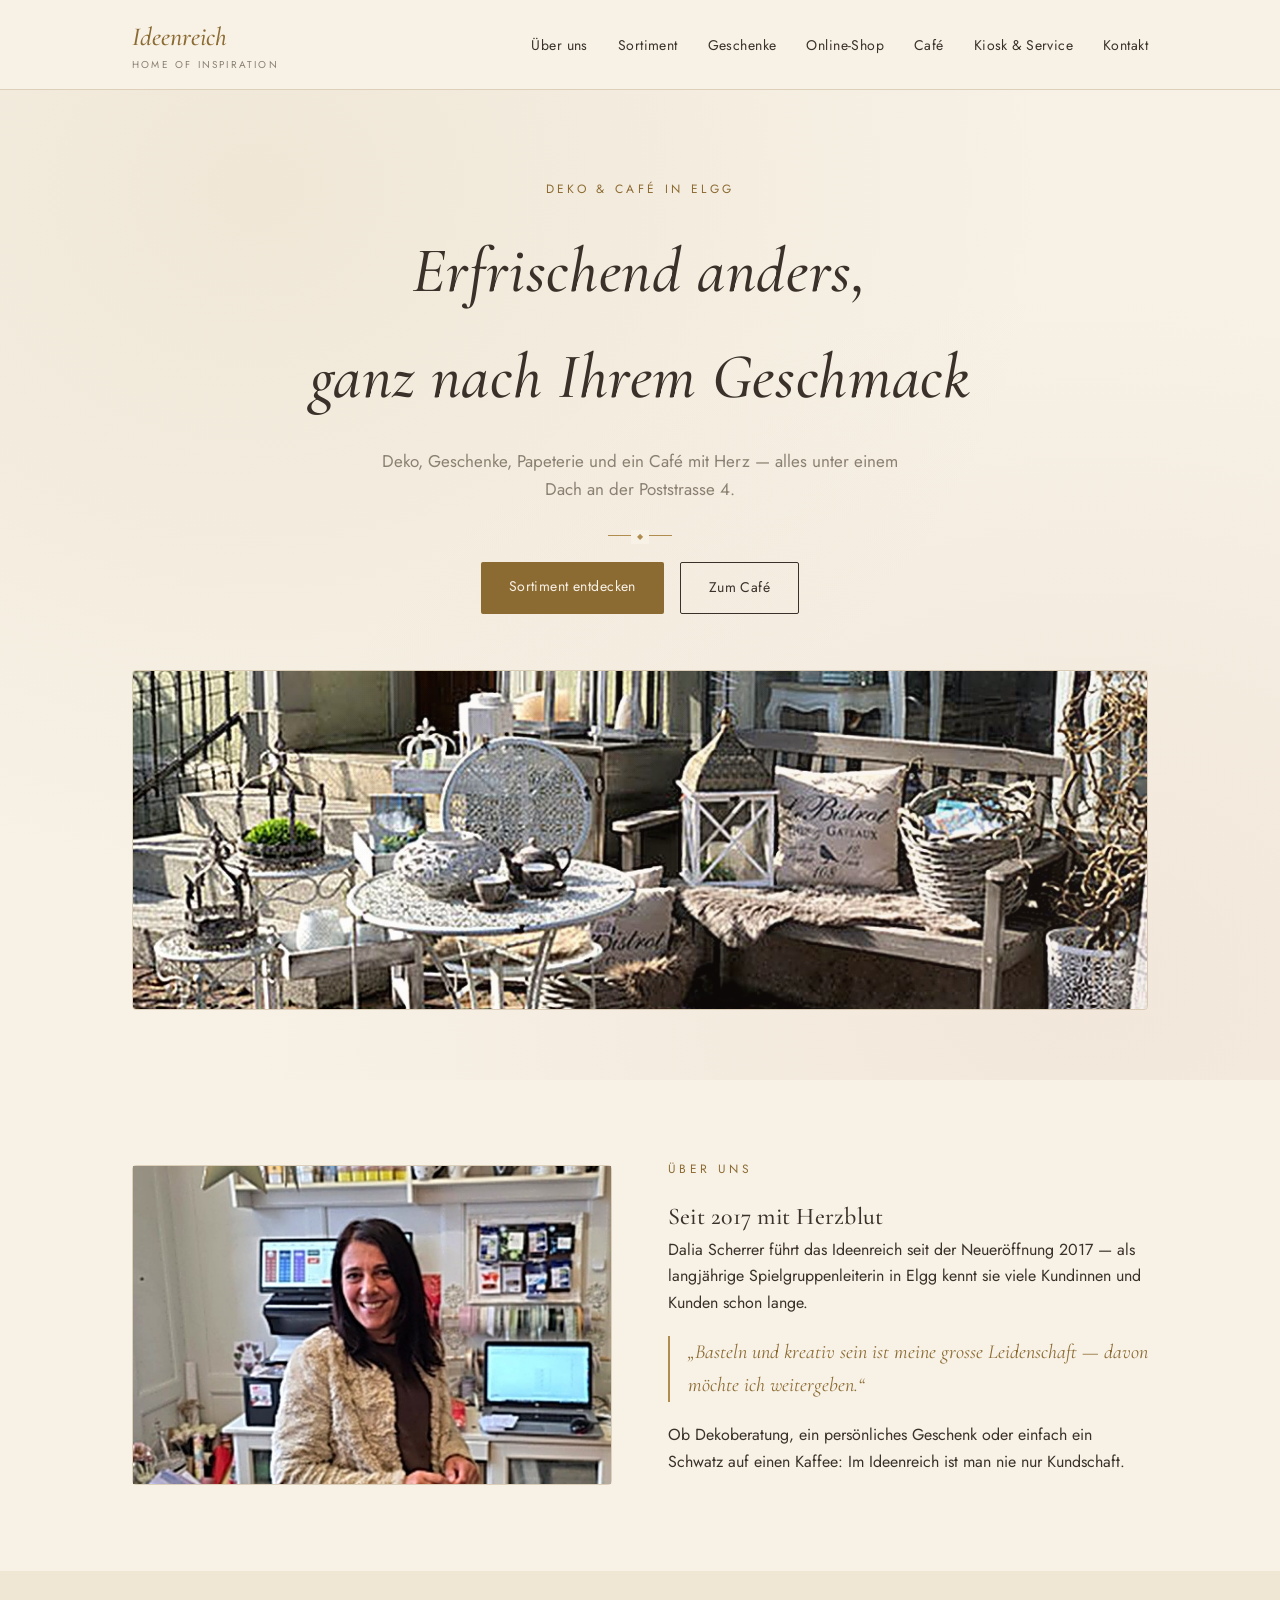
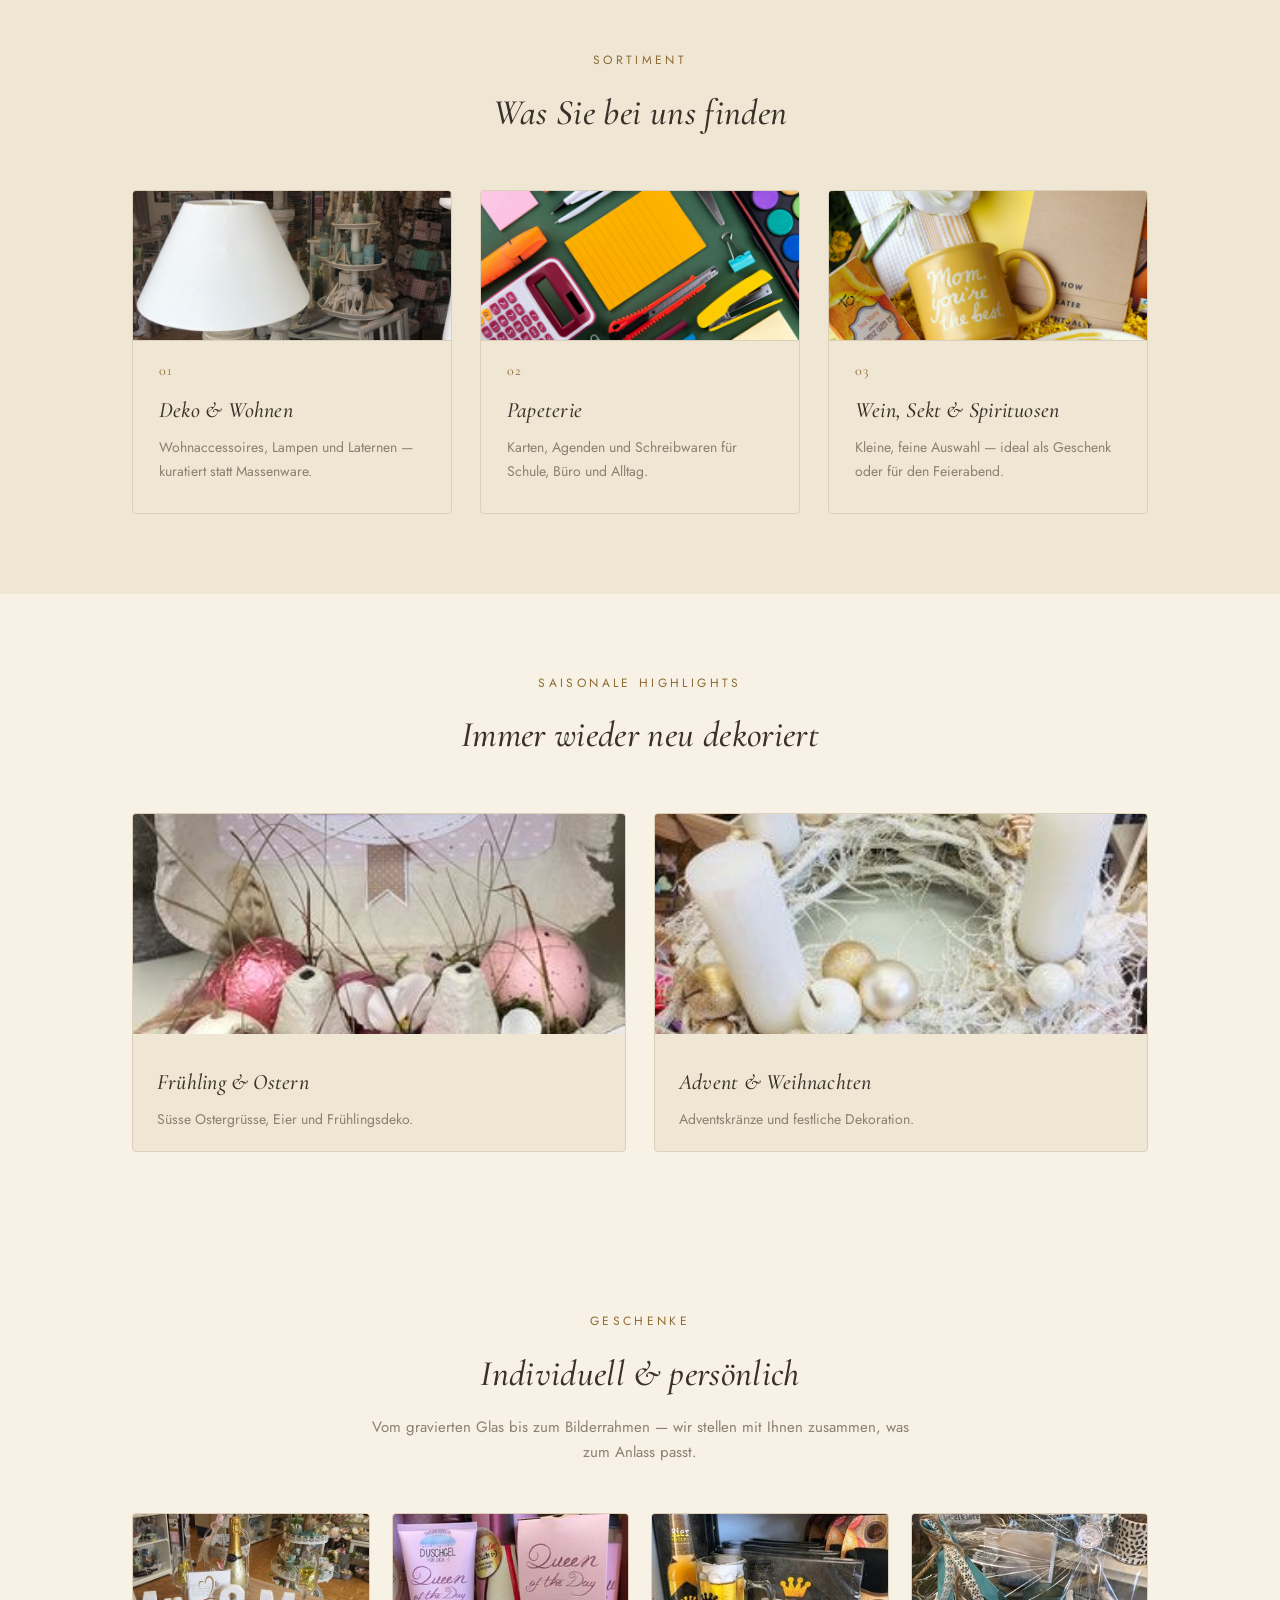
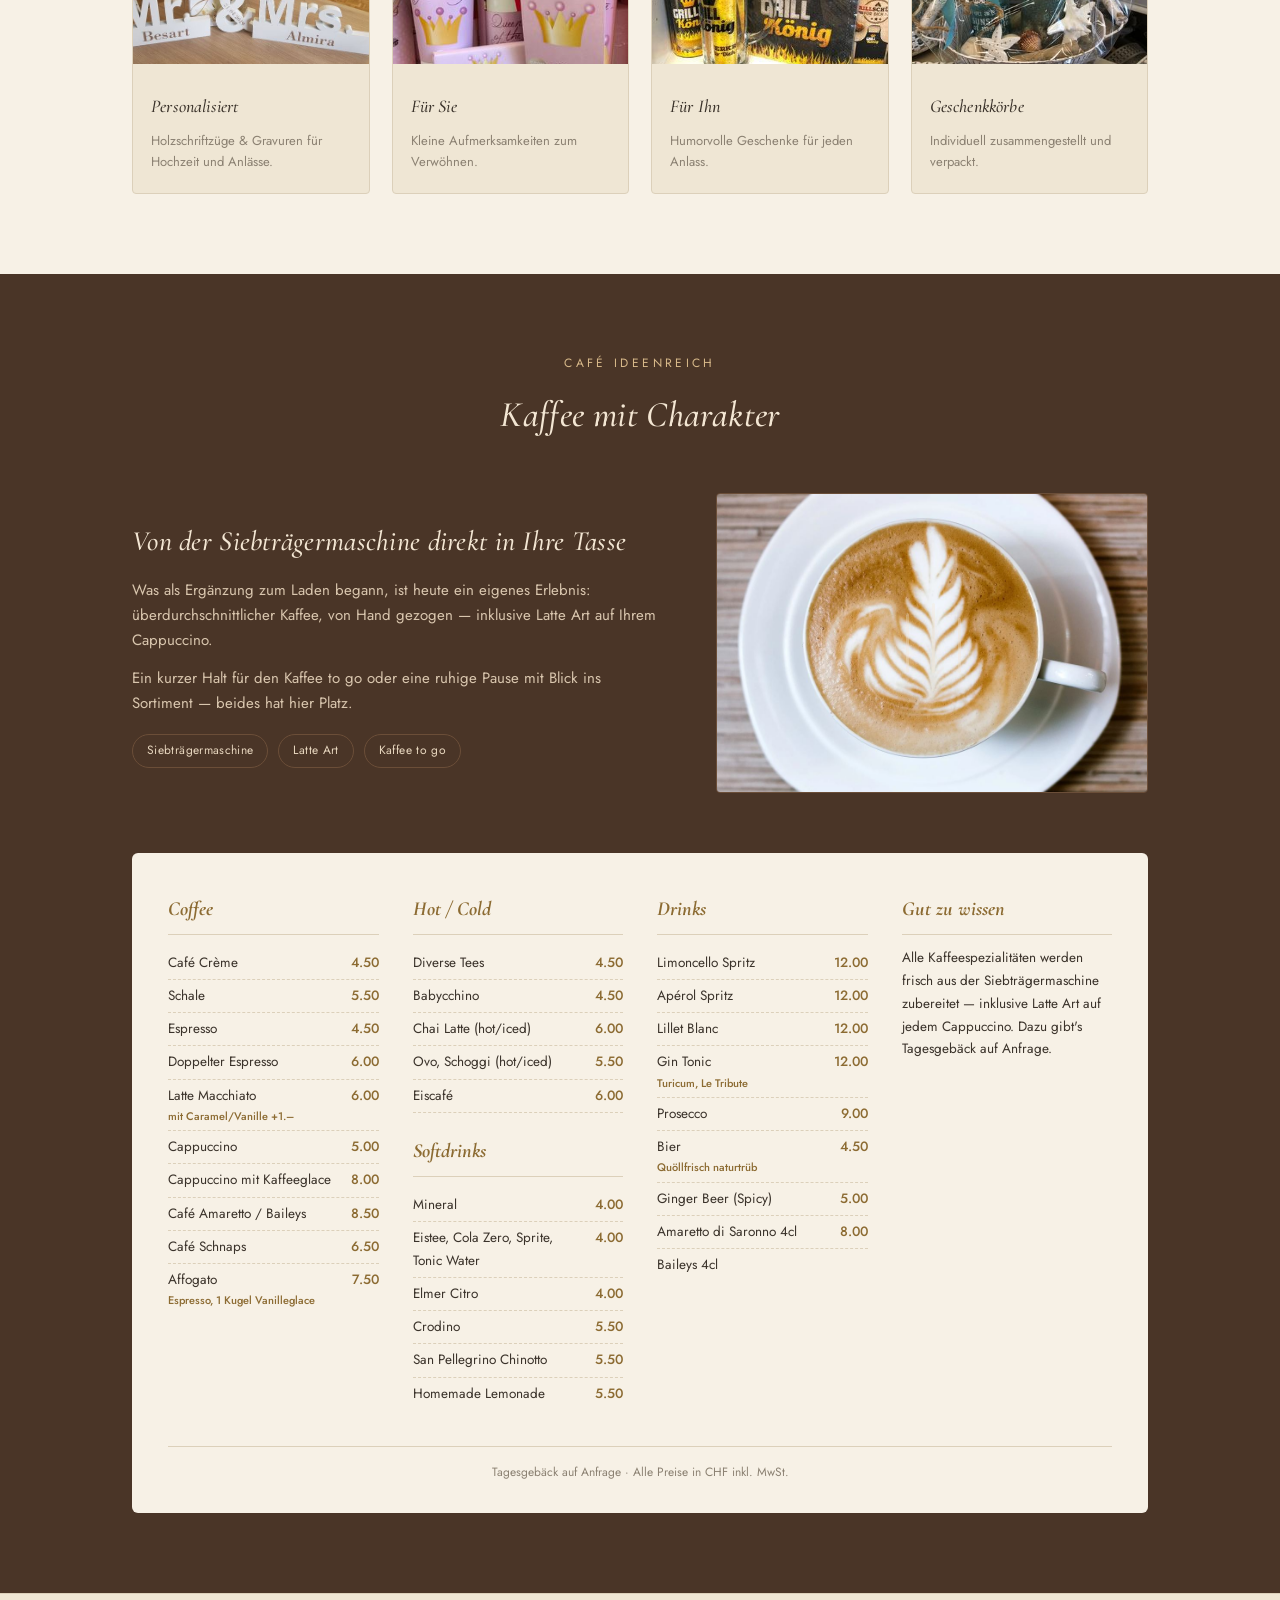
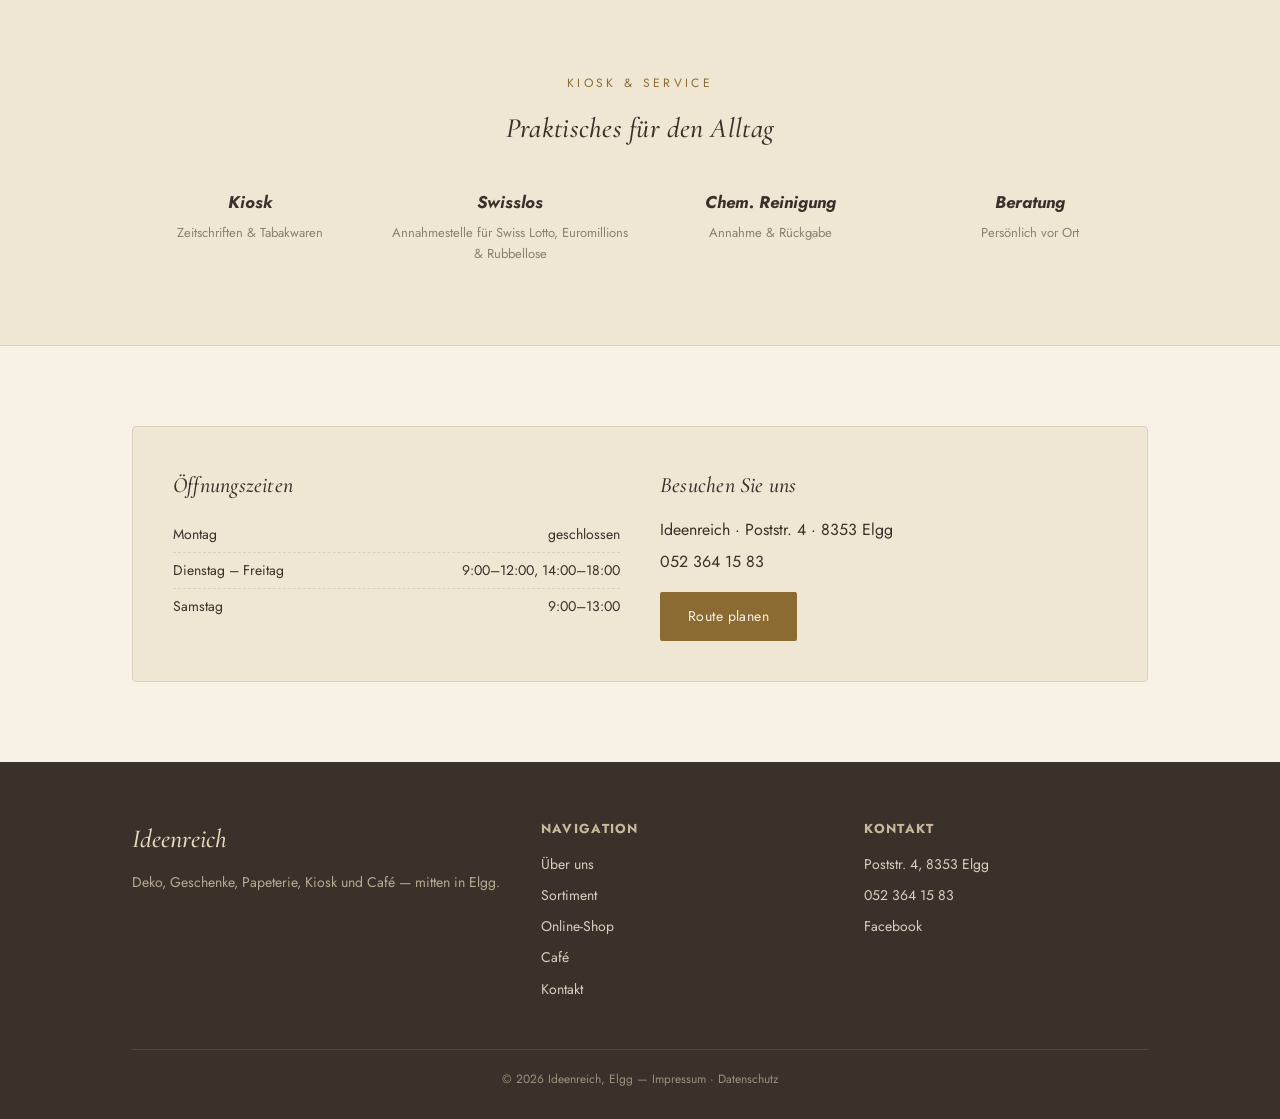
==== index.html @ db9756ab "Update index.html" ====
<!DOCTYPE html>
<html lang="de">
<head>
<meta charset="UTF-8">
<meta name="viewport" content="width=device-width, initial-scale=1.0">
<title>Ideenreich – Home of Inspiration</title>
<meta name="description" content="Ideenreich in Elgg: Deko, Geschenke, Papeterie, Wein & Sekt sowie ein Café mit Siebträgerkaffee und Latte Art. Poststrasse 4, 8353 Elgg.">
<link rel="canonical" href="https://www.ideenreich-elgg.ch/">
<meta name="robots" content="index, follow">

<!-- Open Graph / Facebook, Instagram -->
<meta property="og:type" content="business.business">
<meta property="og:site_name" content="Ideenreich">
<meta property="og:title" content="Ideenreich – Deko, Geschenke &amp; Café in Elgg">
<meta property="og:description" content="Deko, Geschenke, Papeterie und ein Café mit Herz — alles unter einem Dach an der Poststrasse 4 in Elgg.">
<meta property="og:url" content="https://www.ideenreich-elgg.ch/">
<meta property="og:locale" content="de_CH">

<!-- Twitter Card -->
<meta name="twitter:card" content="summary_large_image">
<meta name="twitter:title" content="Ideenreich – Deko, Geschenke &amp; Café in Elgg">
<meta name="twitter:description" content="Deko, Geschenke, Papeterie und ein Café mit Herz — alles unter einem Dach an der Poststrasse 4 in Elgg.">

<!-- LocalBusiness Strukturdaten für Google -->
<script type="application/ld+json">
{
  "@context": "https://schema.org",
  "@type": ["GiftShop", "CafeOrCoffeeShop"],
  "name": "Ideenreich",
  "alternateName": "Ideenreich – Home of Inspiration",
  "url": "https://www.ideenreich-elgg.ch/",
  "telephone": "+41523641583",
  "priceRange": "CHF",
  "image": "https://www.ideenreich-elgg.ch/images/og-image.jpg",
  "address": {
    "@type": "PostalAddress",
    "streetAddress": "Poststrasse 4",
    "postalCode": "8353",
    "addressLocality": "Elgg",
    "addressRegion": "ZH",
    "addressCountry": "CH"
  },
  "geo": {
    "@type": "GeoCoordinates",
    "latitude": 47.4835,
    "longitude": 8.8672
  },
  "openingHoursSpecification": [
    {
      "@type": "OpeningHoursSpecification",
      "dayOfWeek": ["Tuesday", "Wednesday", "Thursday", "Friday"],
      "opens": "09:00",
      "closes": "12:00"
    },
    {
      "@type": "OpeningHoursSpecification",
      "dayOfWeek": ["Tuesday", "Wednesday", "Thursday", "Friday"],
      "opens": "14:00",
      "closes": "18:00"
    },
    {
      "@type": "OpeningHoursSpecification",
      "dayOfWeek": ["Saturday"],
      "opens": "09:00",
      "closes": "13:00"
    }
  ],
  "servesCuisine": "Kaffee",
  "sameAs": [
    "https://www.instagram.com/ideenreich_home_of_inspiration/"
  ]
}
</script>
<link rel="preconnect" href="https://fonts.googleapis.com">
<link href="https://fonts.googleapis.com/css2?family=Cormorant+Garamond:ital,wght@0,400;0,500;0,600;1,400&family=Jost:wght@300;400;500;600&display=swap" rel="stylesheet">
<link rel="stylesheet" href="styles.css">
</head>
<body>

<header>
  <div class="nav-inner">
    <a href="#top">
      <span class="logo-word">Ideenreich</span>
      <span class="logo-sub">Home of Inspiration</span>
    </a>    <nav>
      <ul>
        <li><a href="#ueberuns">Über uns</a></li>
        <li><a href="#sortiment">Sortiment</a></li>
        <li><a href="#geschenke">Geschenke</a></li>
        <li><a href="shop.html">Online-Shop</a></li>
        <li><a href="#cafe">Café</a></li>
        <li><a href="#service">Kiosk &amp; Service</a></li>
        <li><a href="#kontakt">Kontakt</a></li>
      </ul>
    </nav>
  </div>
</header>

<section class="hero" id="top">
  <div class="wrap">
    <div class="eyebrow">Deko &amp; Café in Elgg</div>
    <h1>Erfrischend anders,<br>ganz nach Ihrem Geschmack</h1>
    <p class="lead">Deko, Geschenke, Papeterie und ein Café mit Herz — alles unter einem Dach an der Poststrasse 4.</p>
    <div class="divider"></div>
    <div class="cta-row">
      <a class="btn btn-primary" href="#sortiment">Sortiment entdecken</a>
      <a class="btn btn-ghost" href="#cafe">Zum Café</a>
    </div>
    <div class="photo-frame has-img"><img src="images/deko-und-sitzgelegenheiten-vor-dem-ideenreich-in-e-603dede7.jpg" alt="Deko und Sitzgelegenheiten vor dem Ideenreich in Elgg"></div>
  </div>
</section>

<section id="ueberuns">
  <div class="wrap about-grid">
    <div class="about-photo has-img"><img src="images/dalia-scherrer-im-ideenreich-7544e815.jpg" alt="Dalia Scherrer im Ideenreich"></div>
    <div class="about-text">
      <div class="eyebrow">Über uns</div>
      <h2>Seit 2017 mit Herzblut</h2>
      <p>Dalia Scherrer führt das Ideenreich seit der Neueröffnung 2017 — als langjährige Spielgruppenleiterin in Elgg kennt sie viele Kundinnen und Kunden schon lange.</p>
      <p class="quote">„Basteln und kreativ sein ist meine grosse Leidenschaft — davon möchte ich weitergeben.“</p>
      <p>Ob Dekoberatung, ein persönliches Geschenk oder einfach ein Schwatz auf einen Kaffee: Im Ideenreich ist man nie nur Kundschaft.</p>
    </div>
  </div>
</section>

<section id="sortiment" style="background:var(--cream-2);">
  <div class="wrap">
    <div class="section-head">
      <div class="eyebrow">Sortiment</div>
      <h2>Was Sie bei uns finden</h2>
    </div>
    <div class="grid-3">
      <div class="card">
        <div class="card-photo"><img src="images/wohnaccessoires-und-lampen-im-ideenreich-75652fe1.jpg" alt="Wohnaccessoires und Lampen im Ideenreich"></div>
        <div class="num">01</div>
        <h3>Deko &amp; Wohnen</h3>
        <p>Wohnaccessoires, Lampen und Laternen — kuratiert statt Massenware.</p>
      </div>
      <div class="card">
        <div class="card-photo"><img src="images/volodymyr-hryshchenko-7_bz84zOU7g-unsplash.jpg" alt="Farbiges Papeterie-Sortiment im Regal"></div>
        <div class="num">02</div>
        <h3>Papeterie</h3>
        <p>Karten, Agenden und Schreibwaren für Schule, Büro und Alltag.</p>
      </div>
      <div class="card">
        <div class="card-photo"><img src="images/tamara-malaniy-nxMg58QdBd4-unsplash.jpg" alt="Geschenkbox mit Tasse und Tee"></div>
        <div class="num">03</div>
        <h3>Wein, Sekt &amp; Spirituosen</h3>
        <p>Kleine, feine Auswahl — ideal als Geschenk oder für den Feierabend.</p>
      </div>
    </div>
  </div>
</section>

<section id="saisonal">
  <div class="wrap">
    <div class="section-head">
      <div class="eyebrow">Saisonale Highlights</div>
      <h2>Immer wieder neu dekoriert</h2>
    </div>
    <div class="grid-2">
      <div class="card seasonal-card" style="padding:0;">
        <div style="height:220px;"><img src="images/osterdekoration-im-ideenreich-a81bbfbd.jpg" alt="Osterdekoration im Ideenreich"></div>
        <div style="padding:20px 24px;">
          <h3>Frühling &amp; Ostern</h3>
          <p>Süsse Ostergrüsse, Eier und Frühlingsdeko.</p>
        </div>
      </div>
      <div class="card seasonal-card" style="padding:0;">
        <div style="height:220px;"><img src="images/weihnachtsdekoration-im-ideenreich-148bb849.jpg" alt="Weihnachtsdekoration im Ideenreich"></div>
        <div style="padding:20px 24px;">
          <h3>Advent &amp; Weihnachten</h3>
          <p>Adventskränze und festliche Dekoration.</p>
        </div>
      </div>
    </div>
  </div>
</section>

<section id="geschenke">
  <div class="wrap">
    <div class="section-head">
      <div class="eyebrow">Geschenke</div>
      <h2>Individuell &amp; persönlich</h2>
      <p>Vom gravierten Glas bis zum Bilderrahmen — wir stellen mit Ihnen zusammen, was zum Anlass passt.</p>
    </div>
    <div class="grid-4">
      <div class="card gift-card" style="padding:0;">
        <div style="height:150px;"><img src="images/personalisierte-holzschriftzuege-mr-und-mrs-d2dd2404.jpg" alt="Personalisierte Holzschriftzüge Mr und Mrs"></div>
        <div style="padding:18px 18px 20px;">
          <h3 style="font-size:18px;">Personalisiert</h3>
          <p style="font-size:13px;">Holzschriftzüge &amp; Gravuren für Hochzeit und Anlässe.</p>
        </div>
      </div>
      <div class="card gift-card" style="padding:0;">
        <div style="height:150px;"><img src="images/geschenkset-queen-of-the-day-c2eb0a8c.jpg" alt="Geschenkset Queen of the Day"></div>
        <div style="padding:18px 18px 20px;">
          <h3 style="font-size:18px;">Für Sie</h3>
          <p style="font-size:13px;">Kleine Aufmerksamkeiten zum Verwöhnen.</p>
        </div>
      </div>
      <div class="card gift-card" style="padding:0;">
        <div style="height:150px;"><img src="images/geschenkset-grill-koenig-1e9935fa.jpg" alt="Geschenkset Grill König"></div>
        <div style="padding:18px 18px 20px;">
          <h3 style="font-size:18px;">Für Ihn</h3>
          <p style="font-size:13px;">Humorvolle Geschenke für jeden Anlass.</p>
        </div>
      </div>
      <div class="card gift-card" style="padding:0;">
        <div style="height:150px;"><img src="images/fertiger-geschenkkorb-mit-maritimer-deko-bf62f8fb.jpg" alt="Fertiger Geschenkkorb mit maritimer Deko"></div>
        <div style="padding:18px 18px 20px;">
          <h3 style="font-size:18px;">Geschenkkörbe</h3>
          <p style="font-size:13px;">Individuell zusammengestellt und verpackt.</p>
        </div>
      </div>
    </div>
  </div>
</section>


<section class="cafe" id="cafe">
  <div class="wrap">
    <div class="section-head">
      <div class="eyebrow">Café Ideenreich</div>
      <h2 style="color:#F3E6D3;">Kaffee mit Charakter</h2>
    </div>
    <div class="cafe-grid">
      <div class="cafe-text">
        <h3>Von der Siebträgermaschine direkt in Ihre Tasse</h3>
        <p>Was als Ergänzung zum Laden begann, ist heute ein eigenes Erlebnis: überdurchschnittlicher Kaffee, von Hand gezogen — inklusive Latte Art auf Ihrem Cappuccino.</p>
        <p>Ein kurzer Halt für den Kaffee to go oder eine ruhige Pause mit Blick ins Sortiment — beides hat hier Platz.</p>
        <div class="cafe-tags">
          <span class="tag">Siebträgermaschine</span>
          <span class="tag">Latte Art</span>
          <span class="tag">Kaffee to go</span>
        </div>
      </div>
      <div class="steam-frame">
        <img src="images/cappuccino-mit-latte-art-im-ideenreich-96704be3.jpg" alt="Cappuccino mit Latte Art im Ideenreich" style="position:absolute; inset:0; width:100%; height:100%; object-fit:cover; z-index:1;">
        <span class="steam s1" style="z-index:2;"></span>
        <span class="steam s2" style="z-index:2;"></span>
        <span class="steam s3" style="z-index:2;"></span>
      </div>
    </div>

    <div class="menu-box">
      <div class="menu-col">
        <h4>Coffee</h4>
        <div class="menu-item"><span>Café Crème</span><span>4.50</span></div>
        <div class="menu-item"><span>Schale</span><span>5.50</span></div>
        <div class="menu-item"><span>Espresso</span><span>4.50</span></div>
        <div class="menu-item"><span>Doppelter Espresso</span><span>6.00</span></div>
        <div class="menu-item"><span>Latte Macchiato<span class="sub">mit Caramel/Vanille +1.–</span></span><span>6.00</span></div>
        <div class="menu-item"><span>Cappuccino</span><span>5.00</span></div>
        <div class="menu-item"><span>Cappuccino mit Kaffeeglace</span><span>8.00</span></div>
        <div class="menu-item"><span>Café Amaretto / Baileys</span><span>8.50</span></div>
        <div class="menu-item"><span>Café Schnaps</span><span>6.50</span></div>
        <div class="menu-item"><span>Affogato<span class="sub">Espresso, 1 Kugel Vanilleglace</span></span><span>7.50</span></div>
      </div>

      <div class="menu-col">
        <h4>Hot / Cold</h4>
        <div class="menu-item"><span>Diverse Tees</span><span>4.50</span></div>
        <div class="menu-item"><span>Babycchino</span><span>4.50</span></div>
        <div class="menu-item"><span>Chai Latte (hot/iced)</span><span>6.00</span></div>
        <div class="menu-item"><span>Ovo, Schoggi (hot/iced)</span><span>5.50</span></div>
        <div class="menu-item"><span>Eiscafé</span><span>6.00</span></div>

        <h4 style="margin-top:22px;">Softdrinks</h4>
        <div class="menu-item"><span>Mineral</span><span>4.00</span></div>
        <div class="menu-item"><span>Eistee, Cola Zero, Sprite, Tonic Water</span><span>4.00</span></div>
        <div class="menu-item"><span>Elmer Citro</span><span>4.00</span></div>
        <div class="menu-item"><span>Crodino</span><span>5.50</span></div>
        <div class="menu-item"><span>San Pellegrino Chinotto</span><span>5.50</span></div>
        <div class="menu-item"><span>Homemade Lemonade</span><span>5.50</span></div>
      </div>

      <div class="menu-col">
        <h4>Drinks</h4>
        <div class="menu-item"><span>Limoncello Spritz</span><span>12.00</span></div>
        <div class="menu-item"><span>Apérol Spritz</span><span>12.00</span></div>
        <div class="menu-item"><span>Lillet Blanc</span><span>12.00</span></div>
        <div class="menu-item"><span>Gin Tonic<span class="sub">Turicum, Le Tribute</span></span><span>12.00</span></div>
        <div class="menu-item"><span>Prosecco</span><span>9.00</span></div>
        <div class="menu-item"><span>Bier<span class="sub">Quöllfrisch naturtrüb</span></span><span>4.50</span></div>
        <div class="menu-item"><span>Ginger Beer (Spicy)</span><span>5.00</span></div>
        <div class="menu-item"><span>Amaretto di Saronno 4cl</span><span>8.00</span></div>
        <div class="menu-item"><span>Baileys 4cl</span><span>&nbsp;</span></div>
      </div>

      <div class="menu-col">
        <h4>Gut zu wissen</h4>
        <p style="font-size:13.5px; color:var(--ink); line-height:1.7;">
          Alle Kaffeespezialitäten werden frisch aus der Siebträgermaschine zubereitet — inklusive Latte Art auf jedem Cappuccino.
          Dazu gibt's Tagesgebäck auf Anfrage.
        </p>
      </div>

      <p class="menu-note">Tagesgebäck auf Anfrage · Alle Preise in CHF inkl. MwSt.</p>
    </div>
  </div>
</section>

<section class="strip" id="service">
  <div class="wrap">
    <div class="section-head" style="margin-bottom:36px;">
      <div class="eyebrow">Kiosk &amp; Service</div>
      <h2 style="font-size:28px;">Praktisches für den Alltag</h2>
    </div>
    <div class="strip-grid">
      <div class="strip-item"><h4>Kiosk</h4><p>Zeitschriften &amp; Tabakwaren</p></div>
      <div class="strip-item"><h4>Swisslos</h4><p>Annahmestelle für Swiss Lotto, Euromillions &amp; Rubbellose</p></div>
      <div class="strip-item"><h4>Chem. Reinigung</h4><p>Annahme &amp; Rückgabe</p></div>
      <div class="strip-item"><h4>Beratung</h4><p>Persönlich vor Ort</p></div>
    </div>
  </div>
</section>

<section id="kontakt">
  <div class="wrap">
    <div class="info-band">
      <div>
        <h3>Öffnungszeiten</h3>
        <div class="hours-row"><span>Montag</span><span>geschlossen</span></div>
        <div class="hours-row"><span>Dienstag – Freitag</span><span>9:00–12:00, 14:00–18:00</span></div>
        <div class="hours-row"><span>Samstag</span><span>9:00–13:00</span></div>
      </div>
      <div>
        <h3>Besuchen Sie uns</h3>
        <p style="margin-bottom:6px;">Ideenreich · Poststr. 4 · 8353 Elgg</p>
        <p style="margin-bottom:6px;">052 364 15 83</p>
   <a class="btn btn-primary" style="margin-top:10px;" href="https://www.google.com/maps/dir/?api=1&destination=Poststrasse+4,+8353+Elgg" target="_blank" rel="noopener">Route planen</a>
      </div>
    </div>
  </div>
</section>

<footer>
  <div class="wrap">
    <div class="footer-grid">
      <div>
        <span class="logo-word" style="color:#E9D9BC;">Ideenreich</span>
        <p style="margin-top:10px; color:#B7AA92;">Deko, Geschenke, Papeterie, Kiosk und Café — mitten in Elgg.</p>
      </div>
      <div>
        <h4>Navigation</h4>
        <a href="#ueberuns">Über uns</a>
        <a href="#sortiment">Sortiment</a>
        <a href="shop.html">Online-Shop</a>
        <a href="#cafe">Café</a>
        <a href="#kontakt">Kontakt</a>
      </div>
      <div>
        <h4>Kontakt</h4>
        <a href="#">Poststr. 4, 8353 Elgg</a>
        <a href="#">052 364 15 83</a>
        <a href="#">Facebook</a>
      </div>
    </div>
    <div class="footer-bottom">© 2026 Ideenreich, Elgg — Impressum · Datenschutz</div>
  </div>
</footer>

</body>
</html>
---- styles.css ----
:root{
    --cream:#F7F1E6;
    --cream-2:#EFE6D4;
    --gold:#B08D4F;
    --gold-deep:#8C6B32;
    --ink:#3A322A;
    --taupe:#8B8172;
    --coffee:#4A3527;
    --coffee-light:#EDE0D3;
    --rose:#C68A73;
    --line:#DCD0BA;
  }
  *{box-sizing:border-box; margin:0; padding:0;}
  html{scroll-behavior:smooth;}
  body{
    font-family:'Jost', sans-serif;
    color:var(--ink);
    background:var(--cream);
    line-height:1.65;
    font-weight:400;
  }
  h1,h2,h3,.script{
    font-family:'Cormorant Garamond', serif;
    font-weight:500;
    letter-spacing:0.01em;
  }
  a{color:inherit; text-decoration:none;}
  .wrap{max-width:1080px; margin:0 auto; padding:0 32px;}

  /* Prototype banner */
  .proto-banner{
    background:var(--ink); color:var(--cream);
    text-align:center; font-size:13px; letter-spacing:0.04em;
    padding:8px 16px;
  }

  /* Header */
  header{
    position:sticky; top:0; z-index:50;
    background:rgba(247,241,230,0.94);
    backdrop-filter:blur(6px);
    border-bottom:1px solid var(--line);
  }
  .nav-inner{
    display:flex; align-items:center; justify-content:space-between;
    padding:16px 32px; max-width:1080px; margin:0 auto;
  }
  .logo-word{
    font-family:'Cormorant Garamond', serif;
    font-style:italic; font-weight:500;
    font-size:26px; color:var(--gold-deep);
  }
  .logo-sub{
    font-size:10px; letter-spacing:0.22em; text-transform:uppercase;
    color:var(--taupe); display:block; margin-top:-2px;
  }
  nav ul{list-style:none; display:flex; gap:30px;}
  nav a{
    font-size:14px; letter-spacing:0.03em; color:var(--ink);
    position:relative; padding:4px 0;
  }
  nav a:hover{color:var(--gold-deep);}
  .nav-toggle{display:none;}
  @media(max-width:820px){
    nav ul{display:none;}
  }

  /* Hero */
  .hero{
    padding:90px 32px 70px;
    text-align:center;
    position:relative;
    overflow:hidden;
  }
  .hero::before{
    content:"";
    position:absolute; inset:0;
    background:
      radial-gradient(ellipse at 20% 10%, rgba(176,141,79,0.10), transparent 55%),
      radial-gradient(ellipse at 85% 90%, rgba(198,138,115,0.10), transparent 55%);
    pointer-events:none;
  }
  .eyebrow{
    font-size:12px; letter-spacing:0.28em; text-transform:uppercase;
    color:var(--gold-deep); margin-bottom:18px; position:relative;
  }
  .hero h1{
    font-size:clamp(40px, 6vw, 64px);
    font-style:italic;
    color:var(--ink);
    margin-bottom:18px;
    position:relative;
  }
  .hero p.lead{
    max-width:520px; margin:0 auto 32px;
    color:var(--taupe); font-size:17px;
    position:relative;
  }
  .divider{
    width:64px; height:1px; background:var(--gold);
    margin:0 auto 26px; position:relative;
  }
  .divider::after{
    content:"◆"; font-size:8px; color:var(--gold);
    position:absolute; top:-5px; left:50%; transform:translateX(-50%);
    background:var(--cream); padding:0 6px;
  }
  .cta-row{display:flex; gap:16px; justify-content:center; flex-wrap:wrap; position:relative;}
  .btn{
    display:inline-block; padding:13px 28px; font-size:14px;
    letter-spacing:0.03em; border-radius:2px; transition:all .2s;
  }
  .btn-primary{background:var(--gold-deep); color:var(--cream);}
  .btn-primary:hover{background:var(--ink);}
  .btn-ghost{border:1px solid var(--ink); color:var(--ink);}
  .btn-ghost:hover{background:var(--ink); color:var(--cream);}

  .photo-frame{
    margin-top:56px;
    height:340px; border-radius:4px;
    background:
      repeating-linear-gradient(135deg, rgba(139,129,114,0.10) 0 2px, transparent 2px 14px),
      linear-gradient(135deg, var(--cream-2), var(--line));
    display:flex; align-items:center; justify-content:center;
    color:var(--taupe); font-size:13px; letter-spacing:0.04em;
    border:1px solid var(--line);
    overflow:hidden;
  }
  .photo-frame.has-img, .about-photo.has-img{background:none;}
  .photo-frame img, .about-photo img, .card-photo img, .seasonal-card img, .gift-card img{
    width:100%; height:100%; object-fit:cover; display:block;
  }

  /* Section shell */
  section{padding:80px 0;}
  .section-head{text-align:center; max-width:560px; margin:0 auto 48px;}
  .section-head .eyebrow{margin-bottom:12px;}
  .section-head h2{font-size:36px; font-style:italic;}
  .section-head p{color:var(--taupe); font-size:15px; margin-top:12px;}

  /* Über uns */
  .about-grid{
    display:grid; grid-template-columns:1fr 1fr; gap:56px; align-items:center;
  }
  .about-photo{
    height:320px; border-radius:4px;
    background:linear-gradient(135deg, var(--cream-2), var(--line));
    display:flex; align-items:center; justify-content:center;
    color:var(--taupe); font-size:13px; border:1px solid var(--line);
  }
  .about-text p{margin-bottom:16px; color:var(--ink);}
  .about-text .quote{
    font-family:'Cormorant Garamond', serif; font-style:italic; font-size:20px;
    color:var(--gold-deep); border-left:2px solid var(--gold); padding-left:18px;
    margin:20px 0;
  }
  @media(max-width:820px){ .about-grid{grid-template-columns:1fr;} }

  /* Sortiment cards */
  .grid-3{
    display:grid; grid-template-columns:repeat(3, 1fr); gap:28px;
  }
  @media(max-width:820px){ .grid-3{grid-template-columns:1fr;} }
  .grid-2{display:grid; grid-template-columns:1fr 1fr; gap:28px;}
  .grid-4{display:grid; grid-template-columns:repeat(4,1fr); gap:22px;}
  @media(max-width:820px){ .grid-2{grid-template-columns:1fr;} .grid-4{grid-template-columns:1fr 1fr;} }
  @media(max-width:520px){ .grid-4{grid-template-columns:1fr;} }
  .card{
    background:var(--cream-2); border:1px solid var(--line); border-radius:4px;
    padding:30px 26px; transition:transform .2s, box-shadow .2s;
  }
  .card:hover{transform:translateY(-4px); box-shadow:0 14px 30px rgba(58,50,42,0.08);}
  .card{overflow:hidden;}
  .card-photo{
    height:150px; margin:-30px -26px 18px; border-bottom:1px solid var(--line);
    background:var(--line); overflow:hidden;
  }
  .card .num{
    font-family:'Cormorant Garamond', serif; font-size:14px; color:var(--gold-deep);
    letter-spacing:0.08em;
  }
  .card h3{font-size:22px; margin:10px 0 8px; font-style:italic;}
  .card p{color:var(--taupe); font-size:14px;}

  /* Café section — distinct tone */
  .cafe{
    background:var(--coffee);
    color:var(--coffee-light);
    position:relative;
  }
  .cafe .section-head p{color:#CBB89F;}
  .cafe .eyebrow{color:#D8B98A;}
  .cafe-grid{
    display:grid; grid-template-columns:1.1fr 0.9fr; gap:56px; align-items:center;
  }
  @media(max-width:820px){ .cafe-grid{grid-template-columns:1fr;} }

  .menu-box{
    background:var(--cream); color:var(--ink);
    border-radius:6px; padding:40px 36px 30px;
    margin-top:60px;
    display:grid; grid-template-columns:repeat(4, 1fr); gap:30px 34px;
  }
  @media(max-width:900px){ .menu-box{grid-template-columns:1fr 1fr;} }
  @media(max-width:560px){ .menu-box{grid-template-columns:1fr;} }
  .menu-col h4{
    font-family:'Cormorant Garamond', serif; font-style:italic; font-size:20px;
    color:var(--gold-deep); margin-bottom:12px; padding-bottom:8px;
    border-bottom:1px solid var(--line);
  }
  .menu-item{
    display:flex; justify-content:space-between; gap:10px;
    font-size:13.5px; padding:5px 0; border-bottom:1px dashed var(--line);
  }
  .menu-item span:first-child{color:var(--ink);}
  .menu-item span:last-child{color:var(--gold-deep); white-space:nowrap; font-weight:500;}
  .menu-item:last-child{border-bottom:none;}
  .menu-item .sub{display:block; font-size:11px; color:var(--taupe); font-weight:400;}
  .menu-note{
    grid-column:1 / -1; text-align:center; font-size:12px; color:var(--taupe);
    margin-top:6px; padding-top:16px; border-top:1px solid var(--line);
  }

  .shop-card{display:flex; flex-direction:column;}
  .shop-price{
    font-family:'Cormorant Garamond', serif; font-style:italic; font-size:18px;
    color:var(--gold-deep); margin:4px 0 14px;
  }
  .shop-btn{
    margin-top:auto; text-align:center; font-size:13px; padding:10px 18px;
  }
  .cafe-text h3{font-size:28px; font-style:italic; margin-bottom:14px; color:#F3E6D3;}
  .cafe-text p{color:#D9C6AE; margin-bottom:14px; font-size:15px;}
  .steam-frame{
    height:300px; border-radius:4px; position:relative; overflow:hidden;
    background:linear-gradient(160deg, #5B4232, #3A2A1E);
    display:flex; align-items:center; justify-content:center;
    border:1px solid #6B4E38;
  }
  .steam-frame .label{color:#CBB89F; font-size:13px; z-index:2;}
  .steam{
    position:absolute; bottom:40%; width:3px; border-radius:3px;
    background:rgba(243,230,211,0.35);
    animation:rise 4s ease-in infinite;
  }
  .s1{left:44%; height:60px; animation-delay:0s;}
  .s2{left:50%; height:70px; animation-delay:1.3s;}
  .s3{left:56%; height:55px; animation-delay:2.6s;}
  @keyframes rise{
    0%{transform:translateY(0) scaleX(1); opacity:0;}
    15%{opacity:.5;}
    100%{transform:translateY(-90px) scaleX(2.4); opacity:0;}
  }
  @media (prefers-reduced-motion: reduce){ .steam{animation:none; opacity:.15;} }
  .cafe-tags{display:flex; gap:10px; flex-wrap:wrap; margin-top:18px;}
  .tag{
    border:1px solid #6B4E38; color:#E7D6BE; font-size:12px;
    padding:6px 14px; border-radius:20px; letter-spacing:0.03em;
  }

  /* Kiosk / Service strip */
  .strip{
    background:var(--cream-2); border-top:1px solid var(--line); border-bottom:1px solid var(--line);
  }
  .strip-grid{
    display:grid; grid-template-columns:repeat(4,1fr); gap:24px; text-align:center;
  }
  @media(max-width:820px){ .strip-grid{grid-template-columns:repeat(2,1fr);} }
  .strip-item h4{font-size:17px; font-style:italic; margin-bottom:6px;}
  .strip-item p{font-size:13px; color:var(--taupe);}

  /* Aktuell / Öffnungszeiten teaser */
  .info-band{
    display:grid; grid-template-columns:1fr 1fr; gap:40px;
    background:var(--cream-2); border:1px solid var(--line); border-radius:4px;
    padding:40px;
  }
  @media(max-width:820px){ .info-band{grid-template-columns:1fr;} }
  .info-band h3{font-style:italic; font-size:22px; margin-bottom:14px;}
  .hours-row{display:flex; justify-content:space-between; font-size:14px; padding:6px 0; border-bottom:1px dashed var(--line);}
  .hours-row:last-child{border-bottom:none;}

  /* Footer */
  footer{
    background:var(--ink); color:var(--cream-2); padding:56px 0 30px;
  }
  .footer-grid{
    display:grid; grid-template-columns:1.3fr 1fr 1fr; gap:40px; margin-bottom:40px;
  }
  @media(max-width:820px){ .footer-grid{grid-template-columns:1fr;} }
  footer h4{font-size:13px; letter-spacing:0.1em; text-transform:uppercase; color:#C9BA9C; margin-bottom:14px;}
  footer p, footer a{font-size:14px; color:#D8CFBF; display:block; margin-bottom:8px;}
  footer a:hover{color:var(--gold);}
  .footer-bottom{
    border-top:1px solid rgba(255,255,255,0.1); padding-top:20px;
    font-size:12px; color:#9C917E; text-align:center;
  }
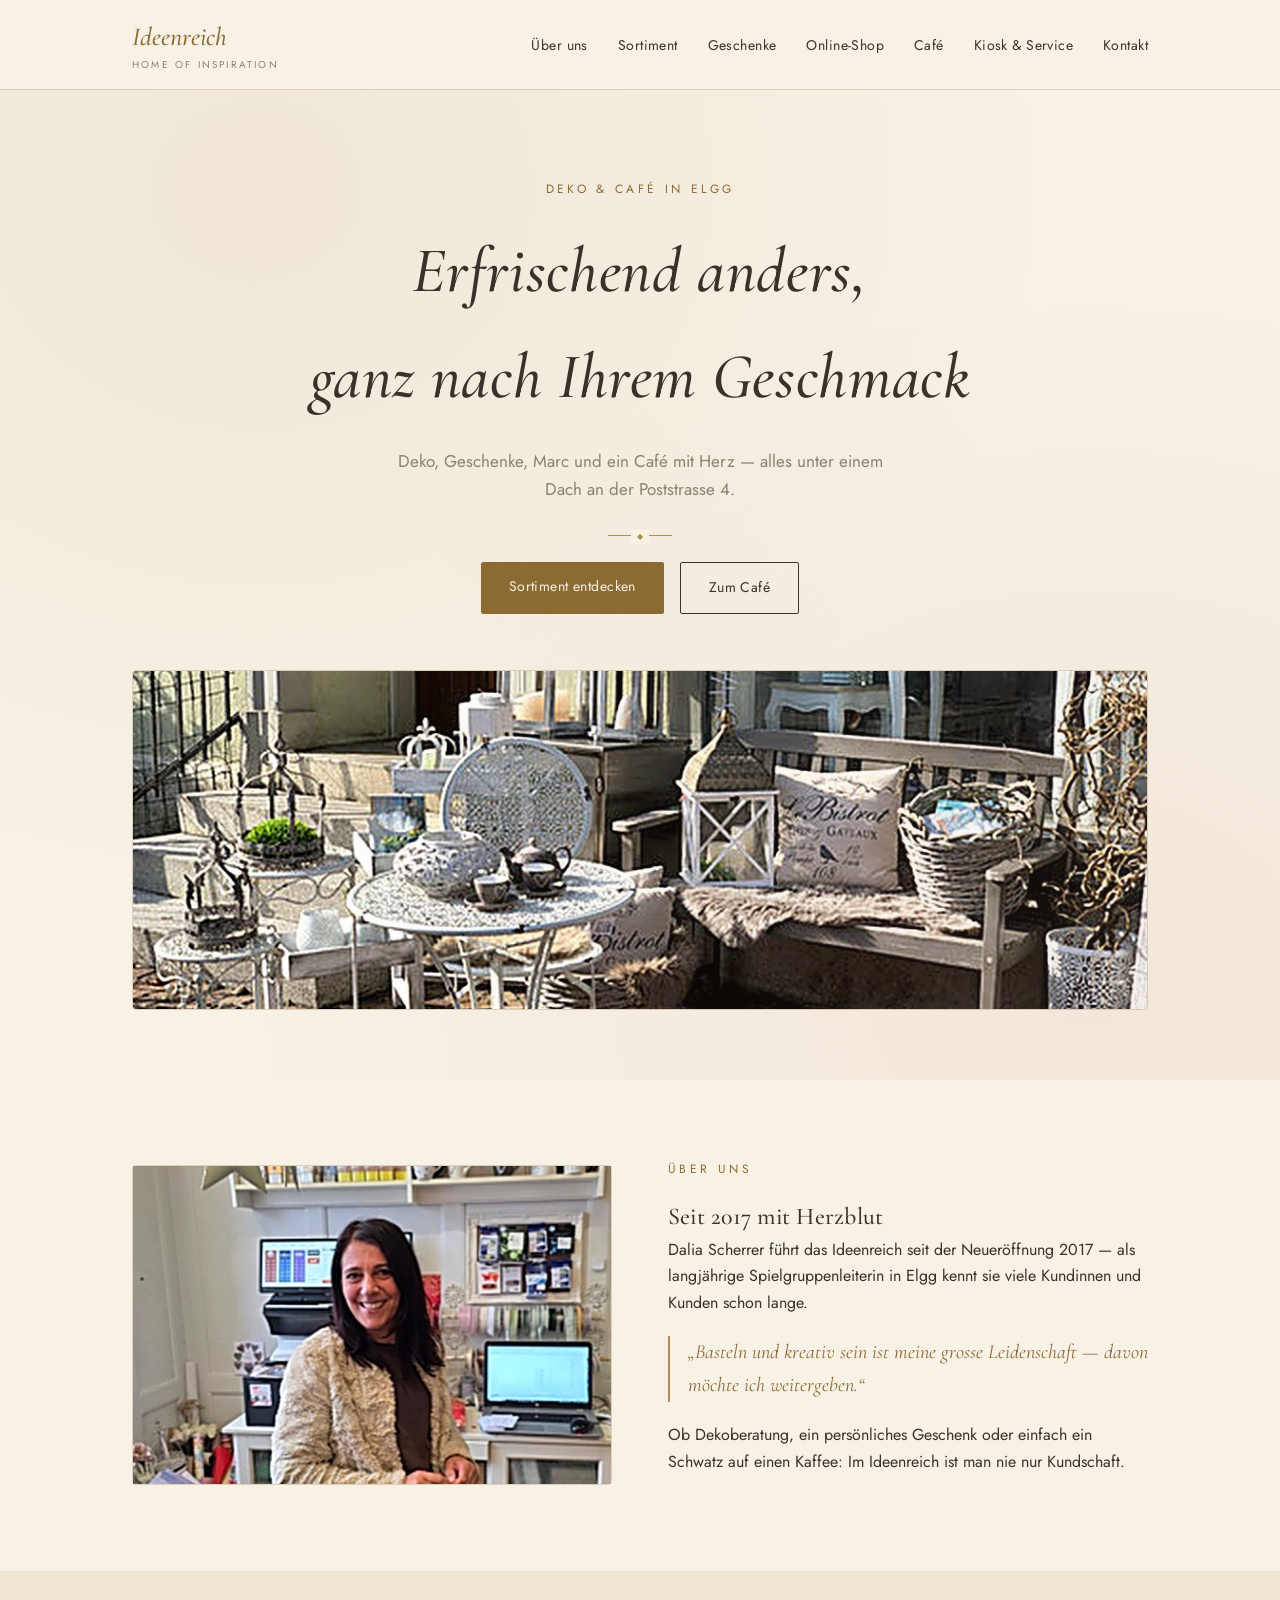
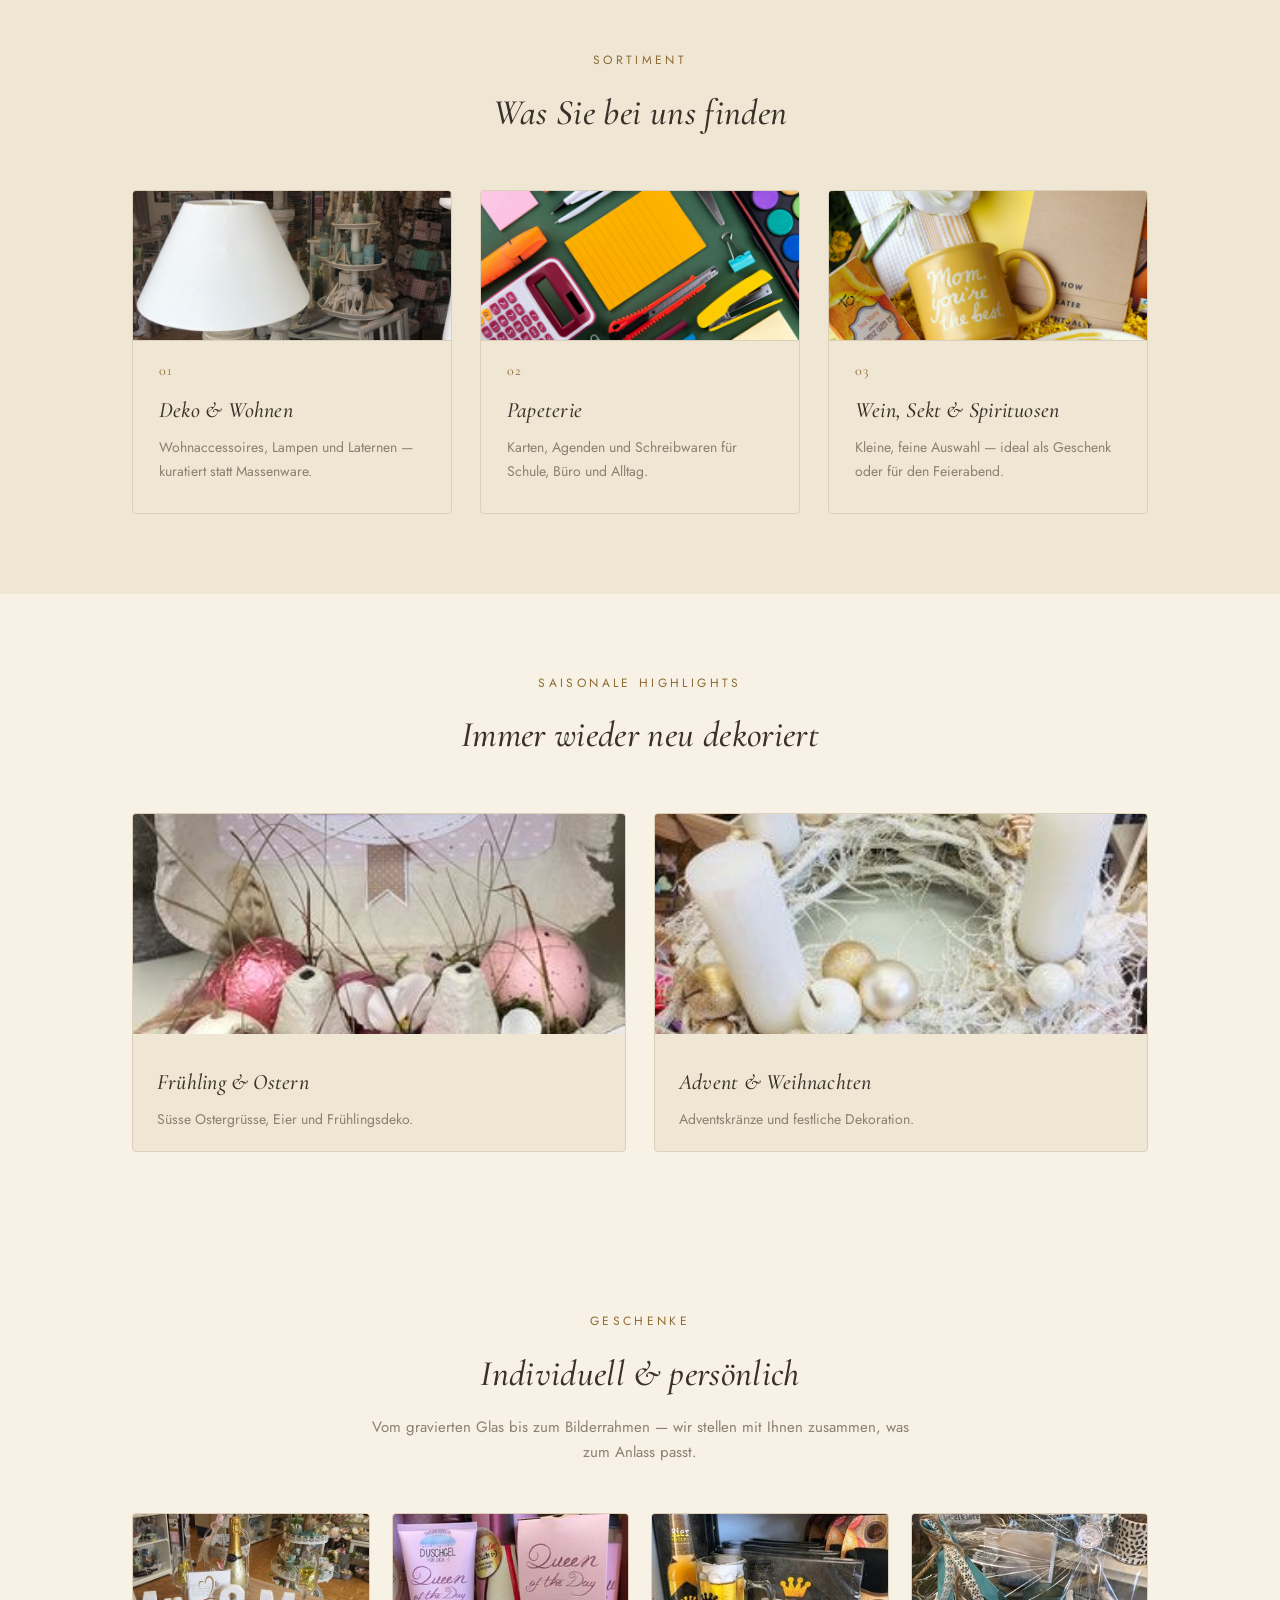
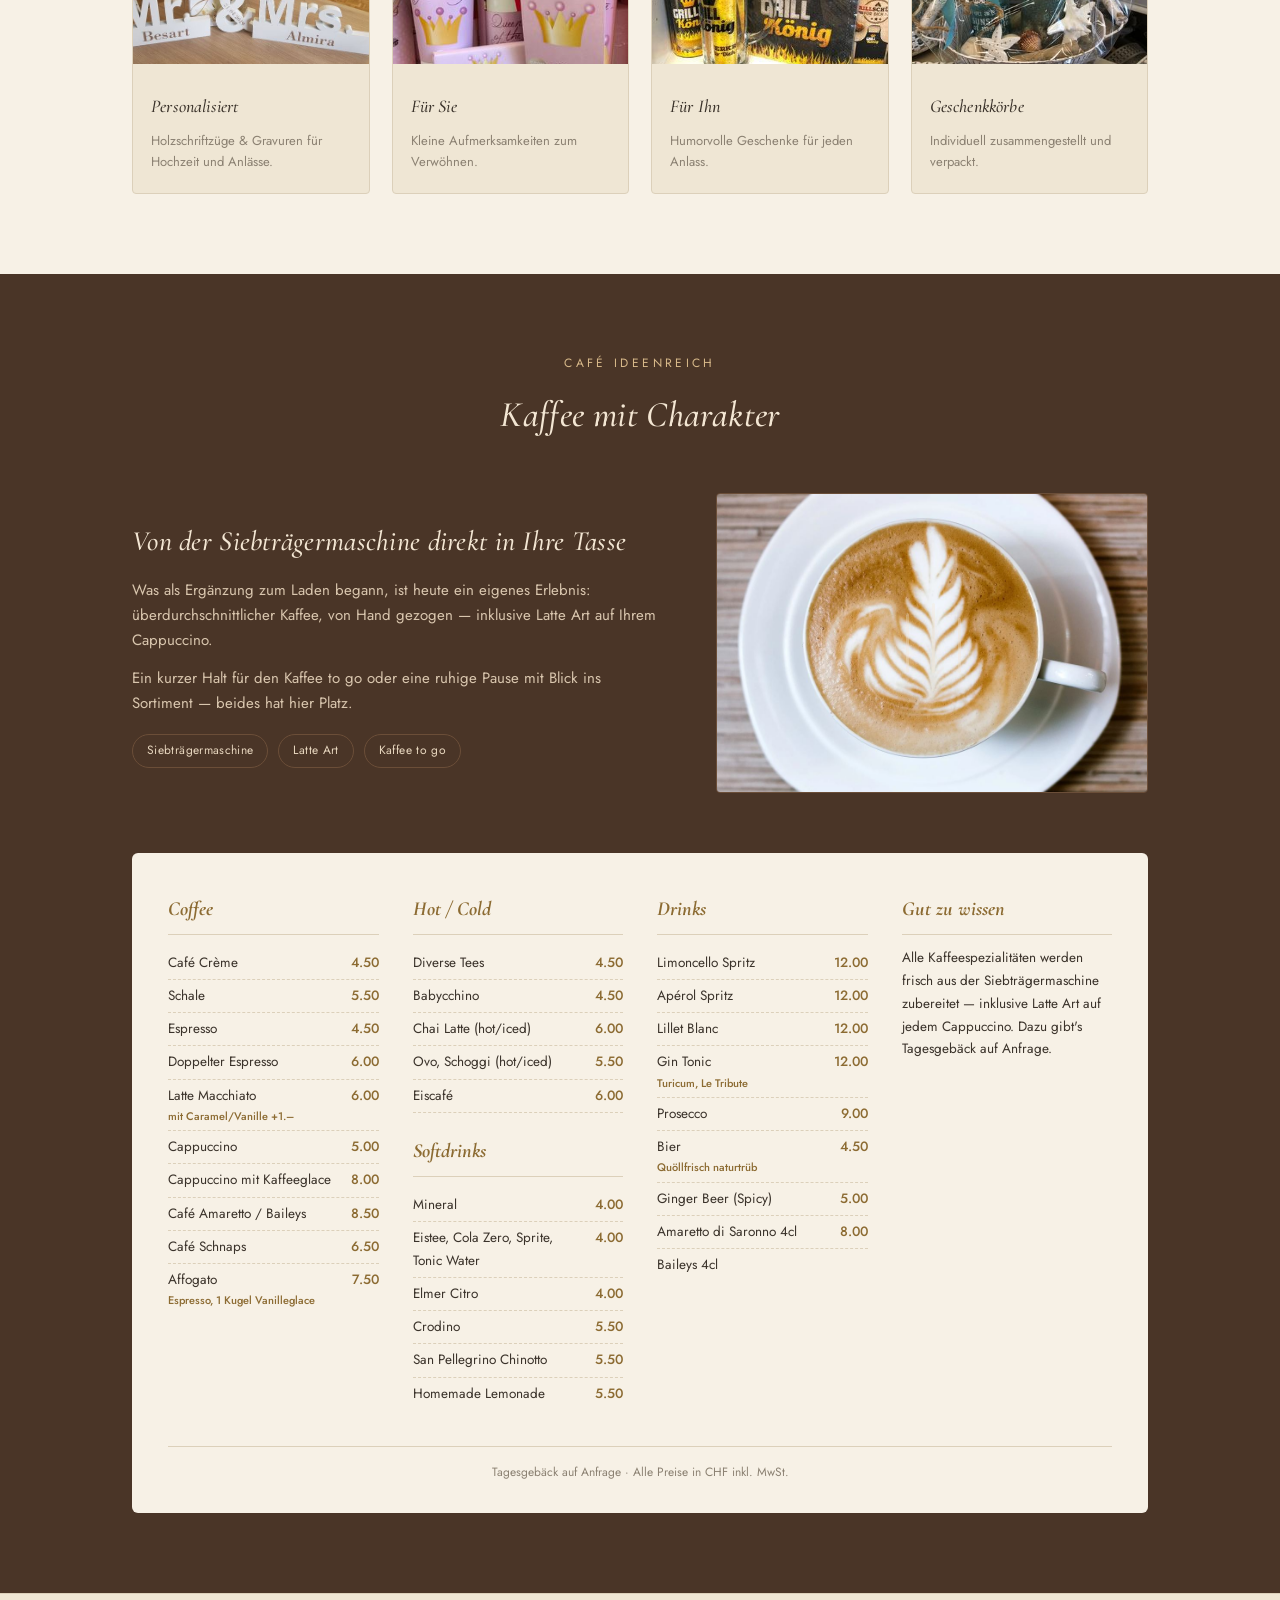
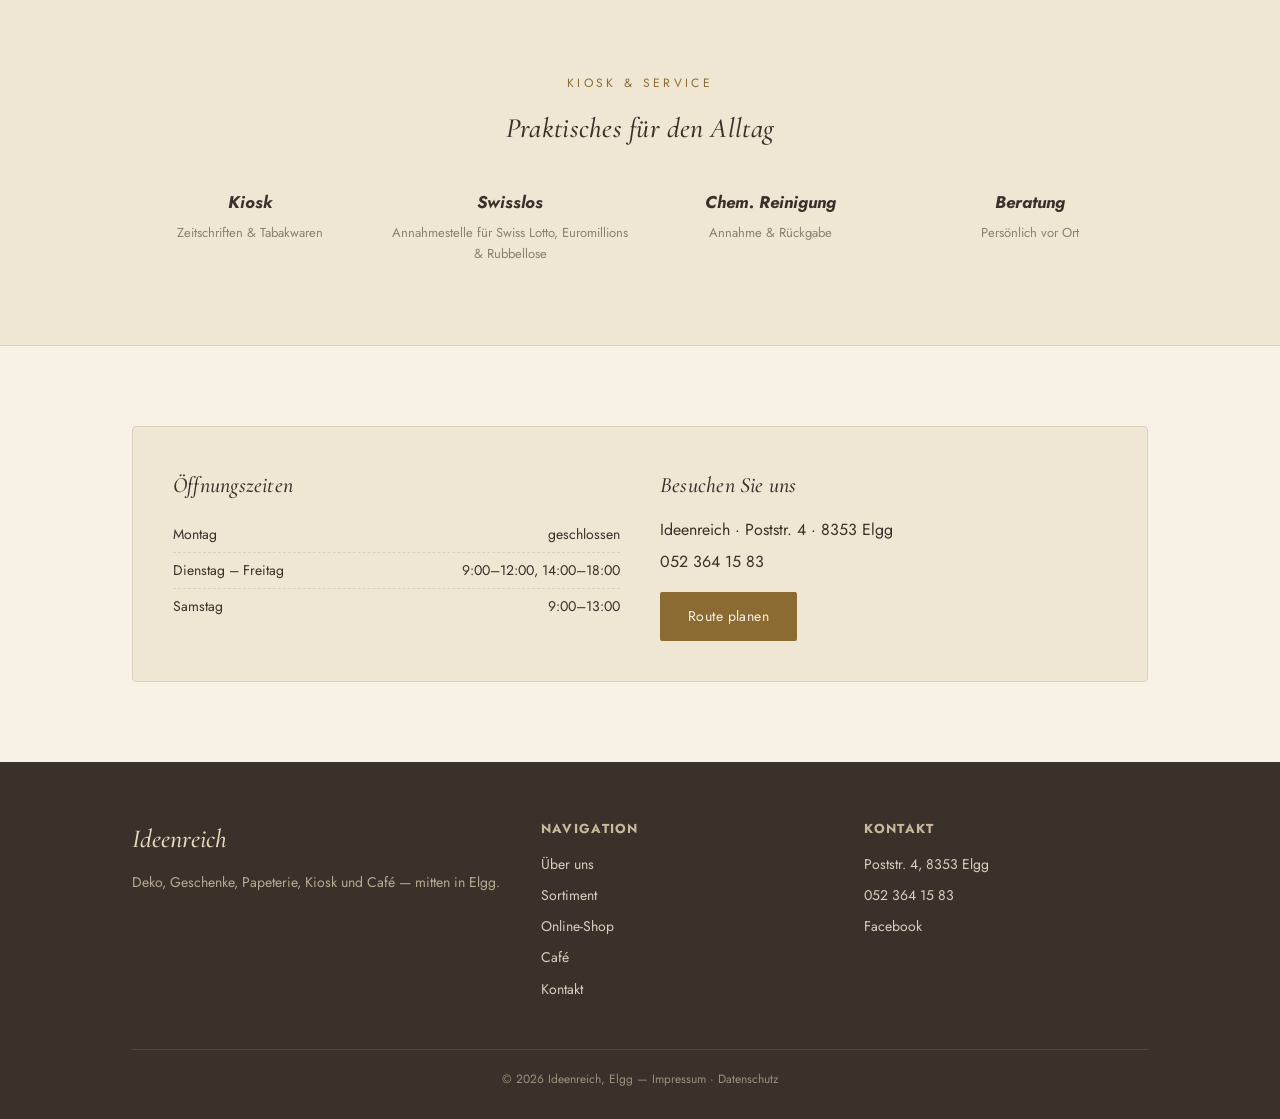
==== commit 2decf1b0: "Update index.html" ====
--- a/index.html
+++ b/index.html
@@ -100,7 +100,7 @@
   <div class="wrap">
     <div class="eyebrow">Deko &amp; Café in Elgg</div>
     <h1>Erfrischend anders,<br>ganz nach Ihrem Geschmack</h1>
-    <p class="lead">Deko, Geschenke, Papeterie und ein Café mit Herz — alles unter einem Dach an der Poststrasse 4.</p>
+    <p class="lead">Deko, Geschenke, Marc und ein Café mit Herz — alles unter einem Dach an der Poststrasse 4.</p>
     <div class="divider"></div>
     <div class="cta-row">
       <a class="btn btn-primary" href="#sortiment">Sortiment entdecken</a>
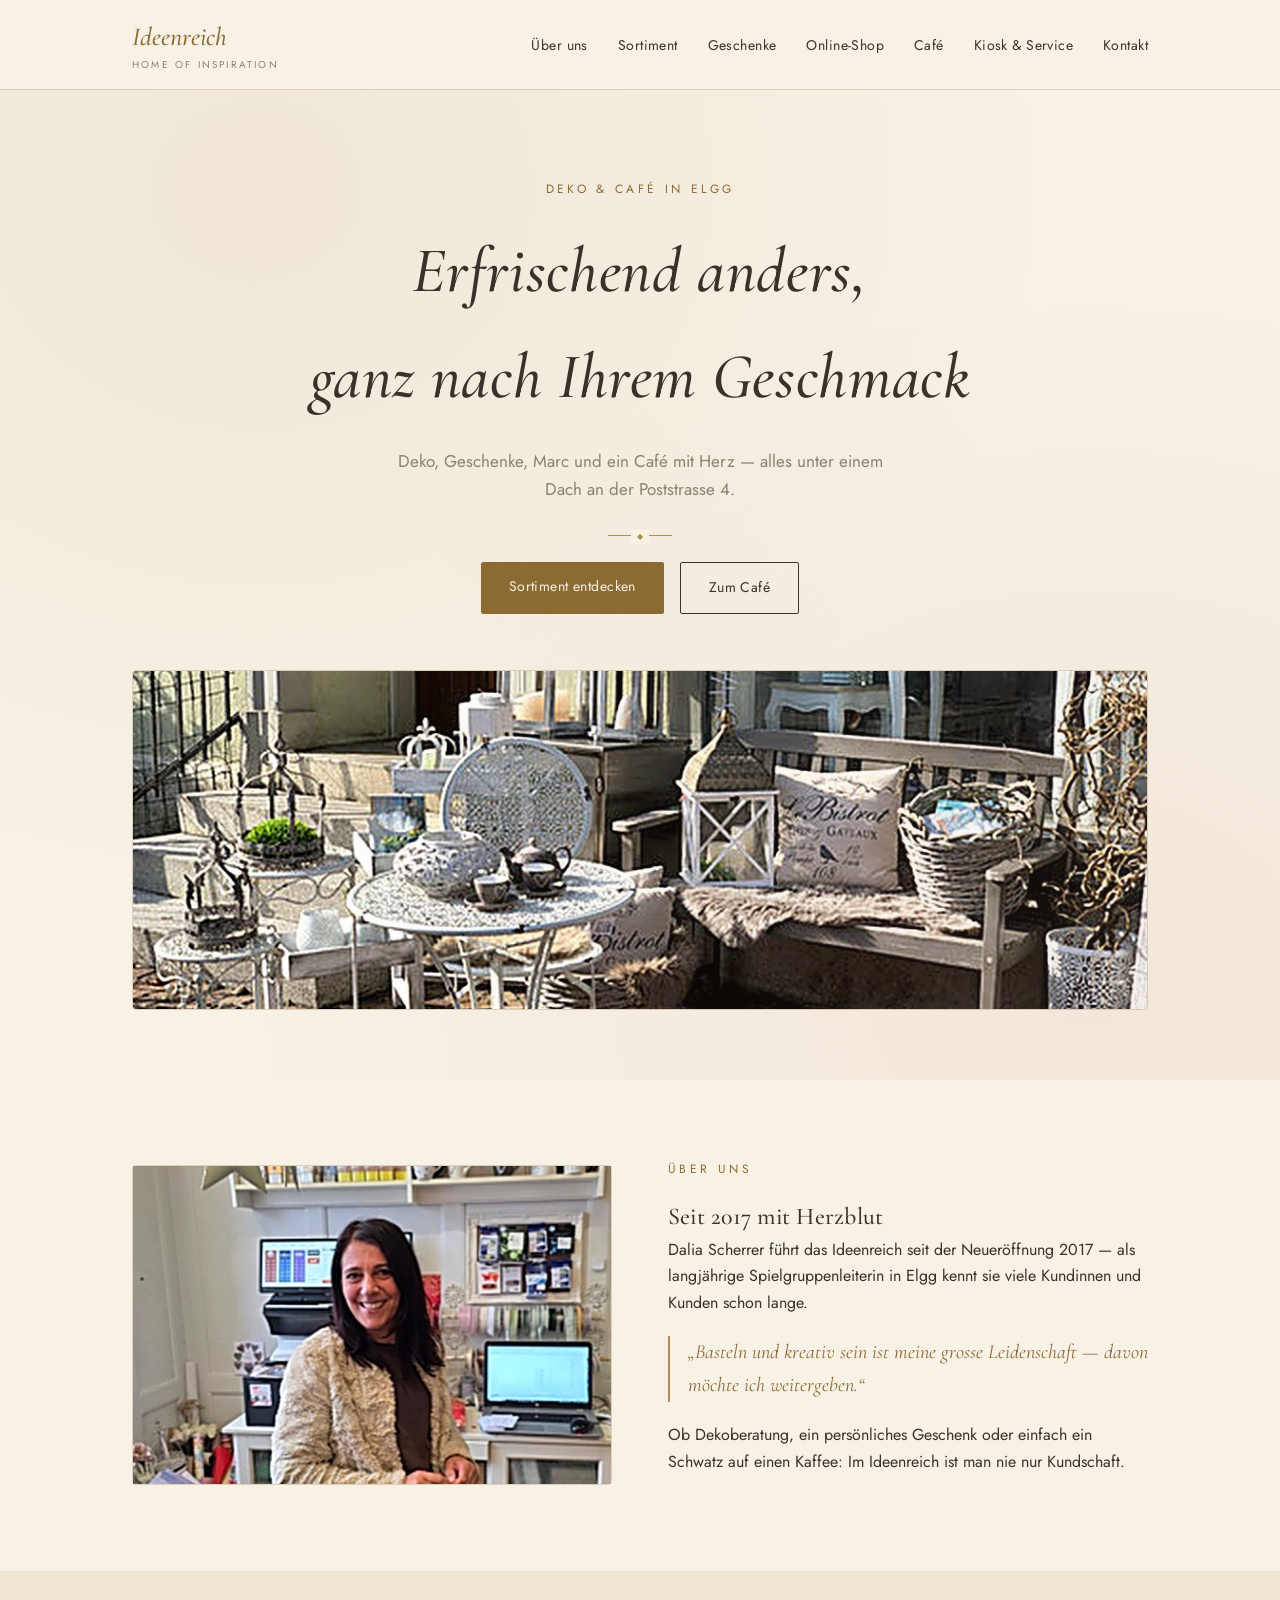
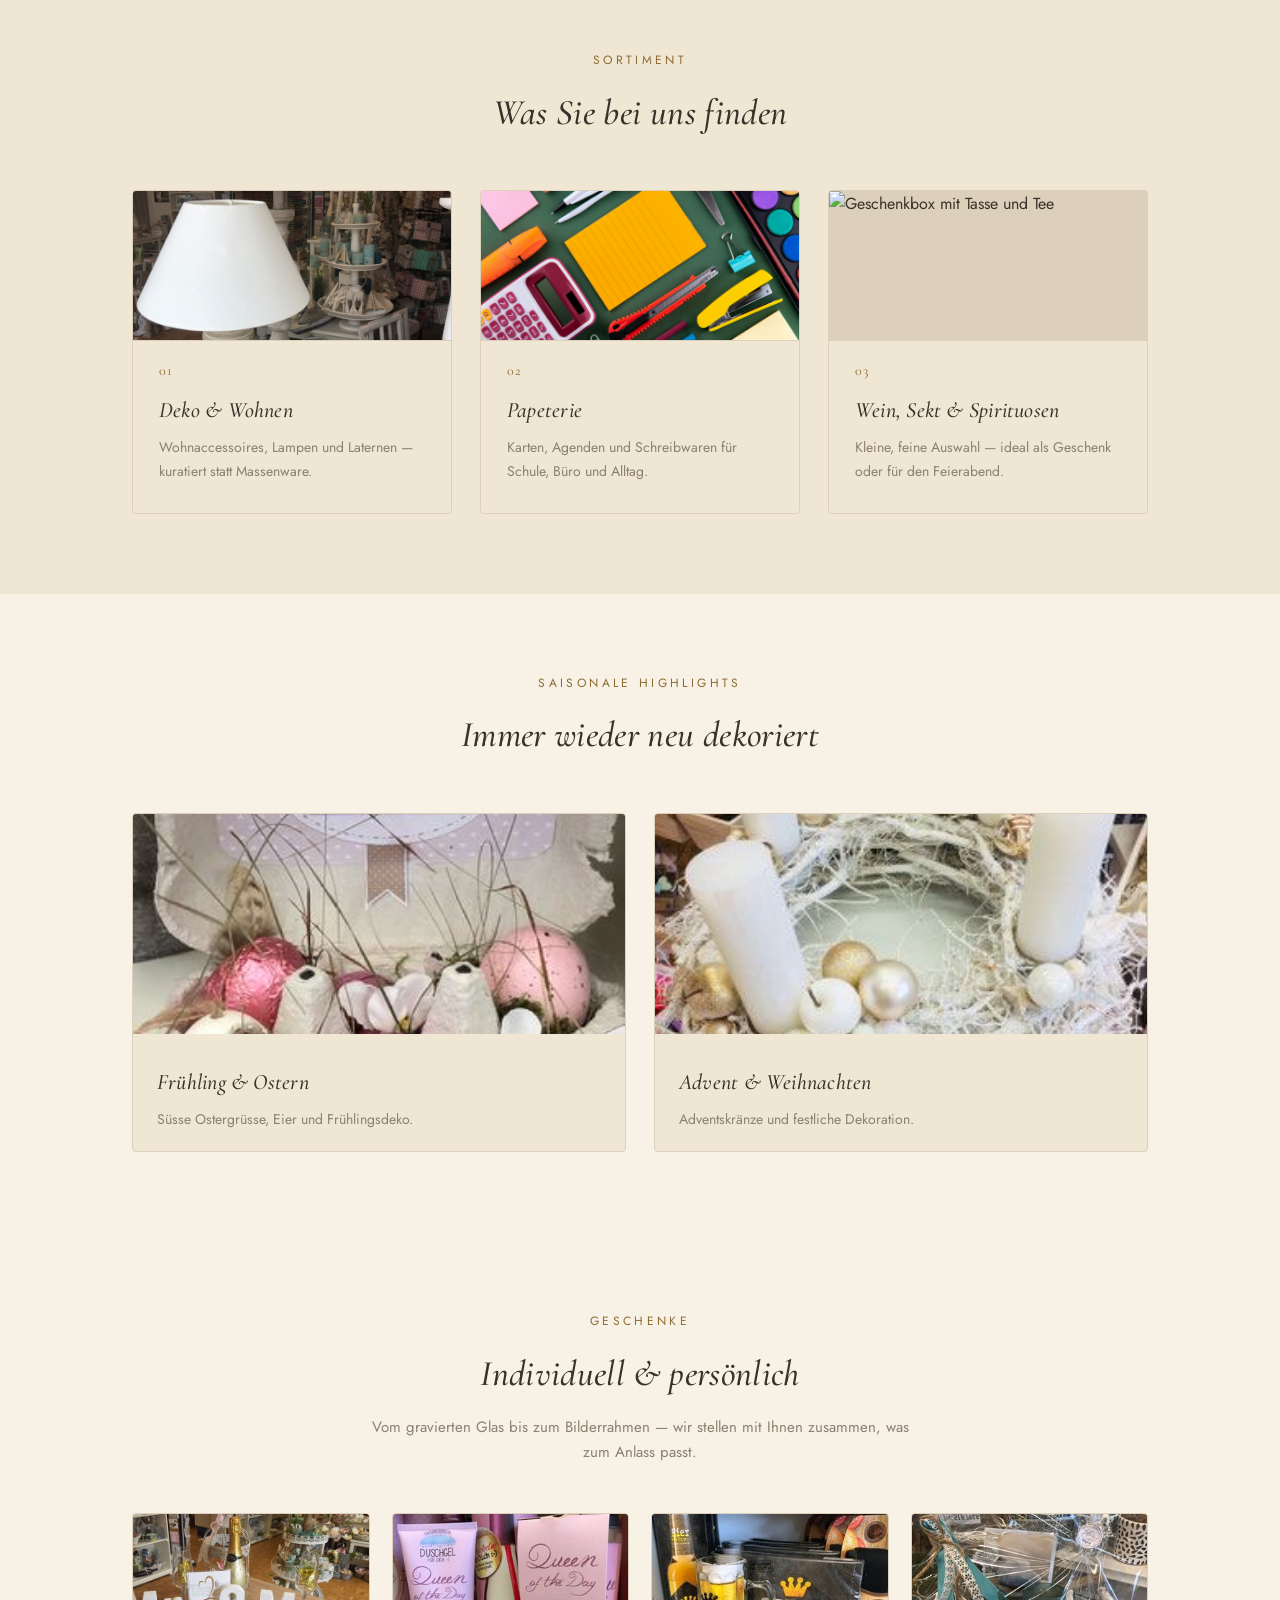
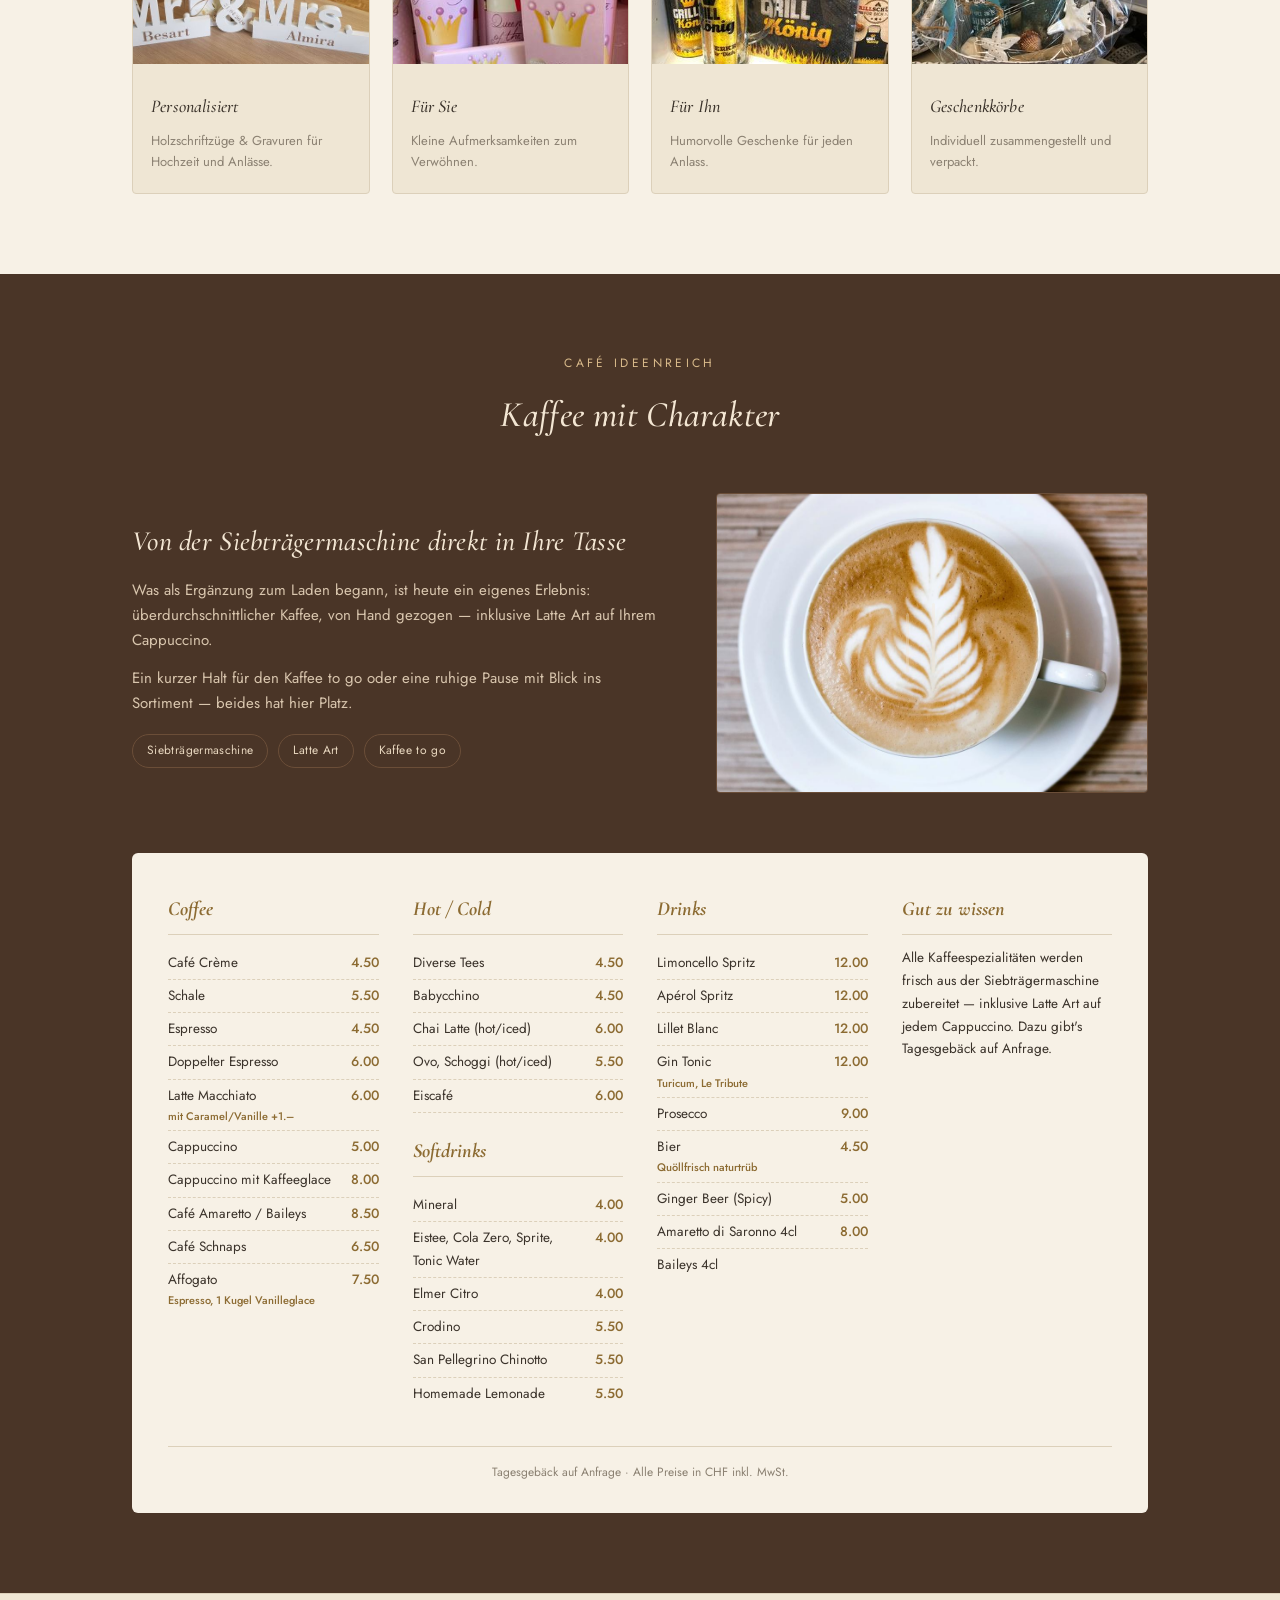
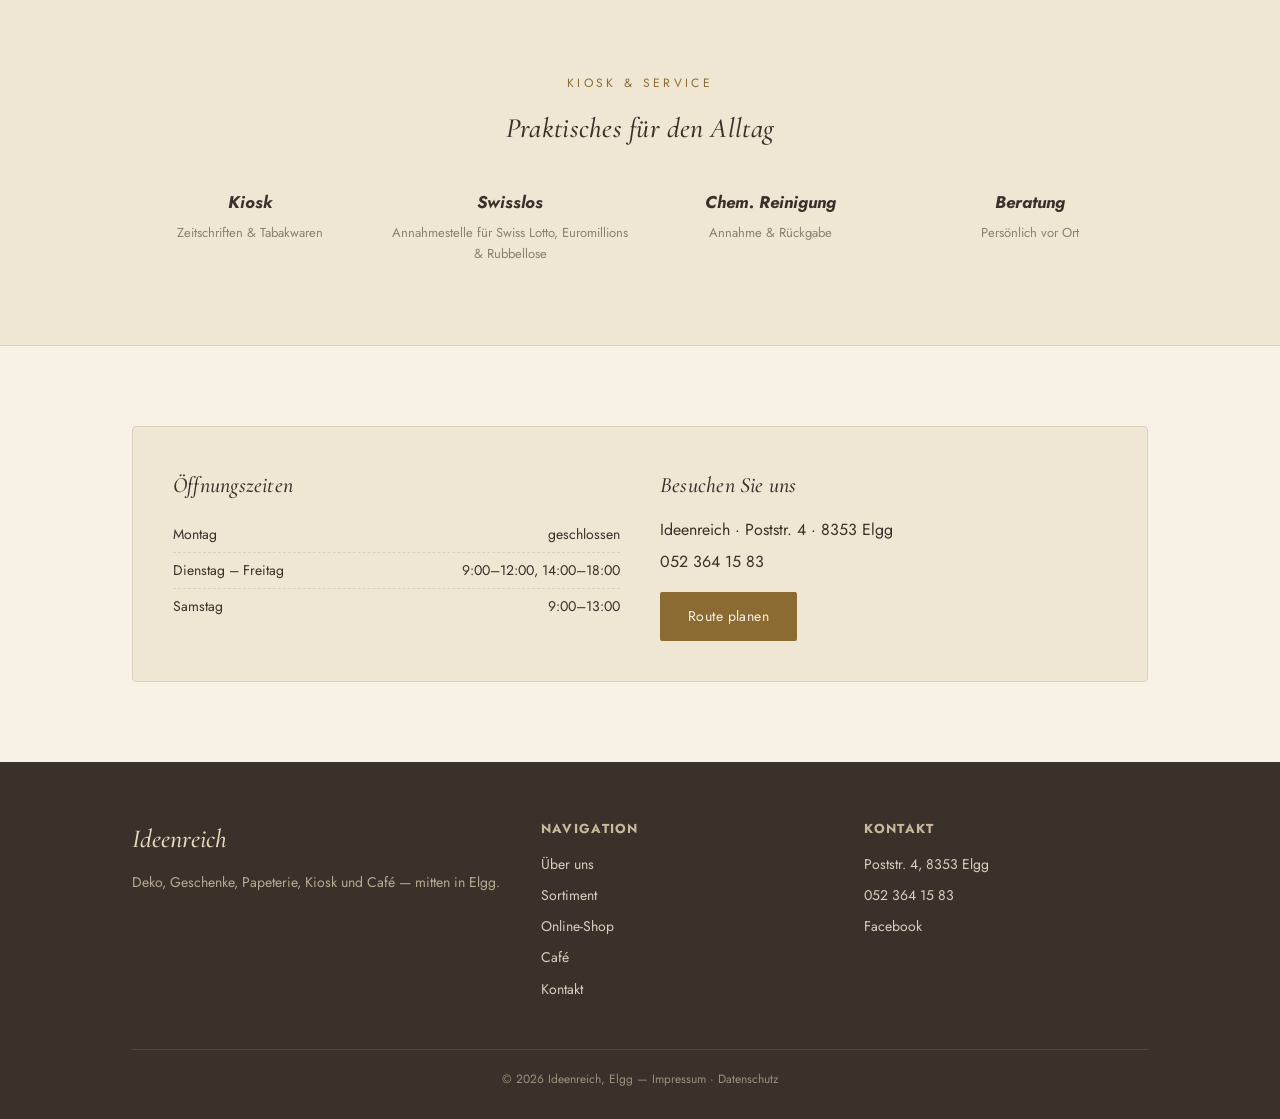
==== commit 9754452c: "Update index.html" ====
--- a/index.html
+++ b/index.html
@@ -4,7 +4,7 @@
 <meta charset="UTF-8">
 <meta name="viewport" content="width=device-width, initial-scale=1.0">
 <title>Ideenreich – Home of Inspiration</title>
-<meta name="description" content="Ideenreich in Elgg: Deko, Geschenke, Papeterie, Wein & Sekt sowie ein Café mit Siebträgerkaffee und Latte Art. Poststrasse 4, 8353 Elgg.">
+<meta name="description" content="Ideenreich in Papeterie: Deko, Geschenke, Papeterie, Wein & Sekt sowie ein Café mit Siebträgerkaffee und Latte Art. Poststrasse 4, 8353 Elgg.">
 <link rel="canonical" href="https://www.ideenreich-elgg.ch/">
 <meta name="robots" content="index, follow">
 
@@ -143,7 +143,7 @@
         <p>Karten, Agenden und Schreibwaren für Schule, Büro und Alltag.</p>
       </div>
       <div class="card">
-        <div class="card-photo"><img src="images/tamara-malaniy-nxMg58QdBd4-unsplash.jpg" alt="Geschenkbox mit Tasse und Tee"></div>
+        <div class="card-photo"><img src="wine-bottle-collection-rustic-winery-table-generated-by-ai" alt="Geschenkbox mit Tasse und Tee"></div>
         <div class="num">03</div>
         <h3>Wein, Sekt &amp; Spirituosen</h3>
         <p>Kleine, feine Auswahl — ideal als Geschenk oder für den Feierabend.</p>
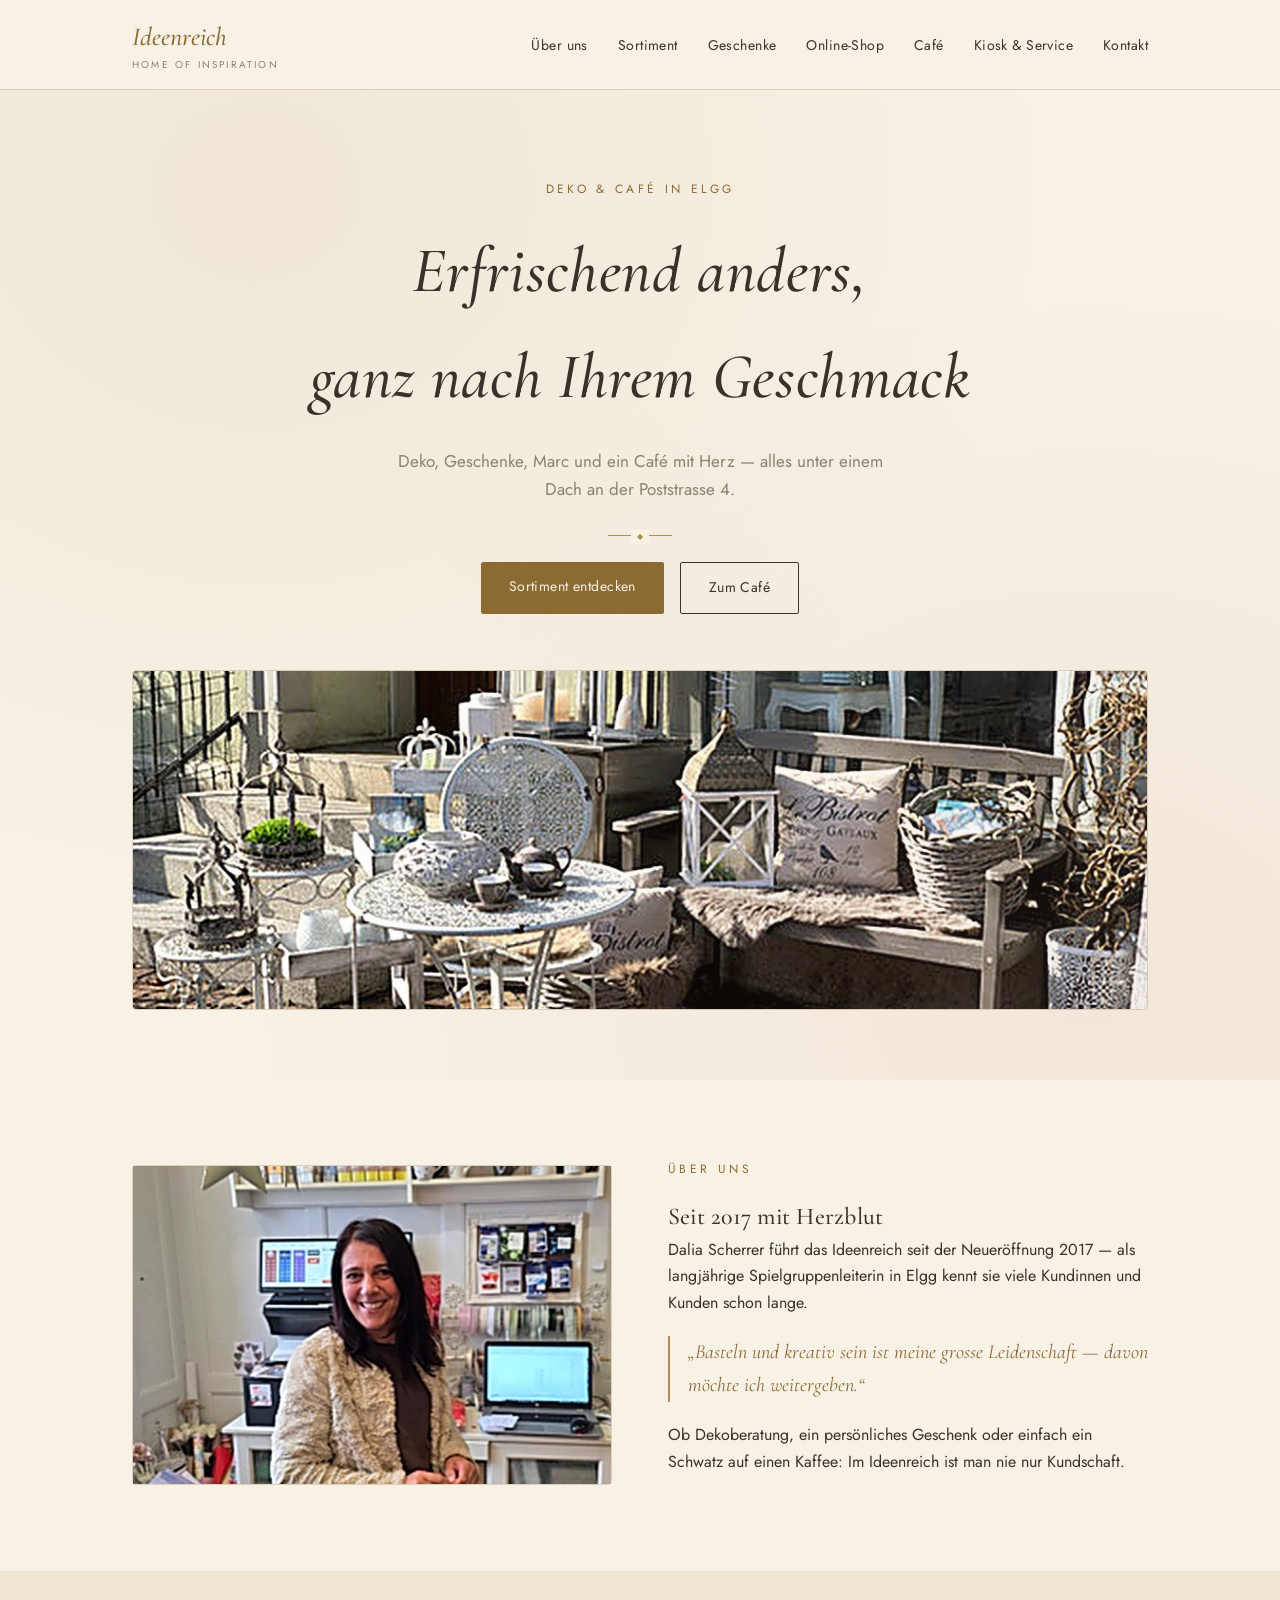
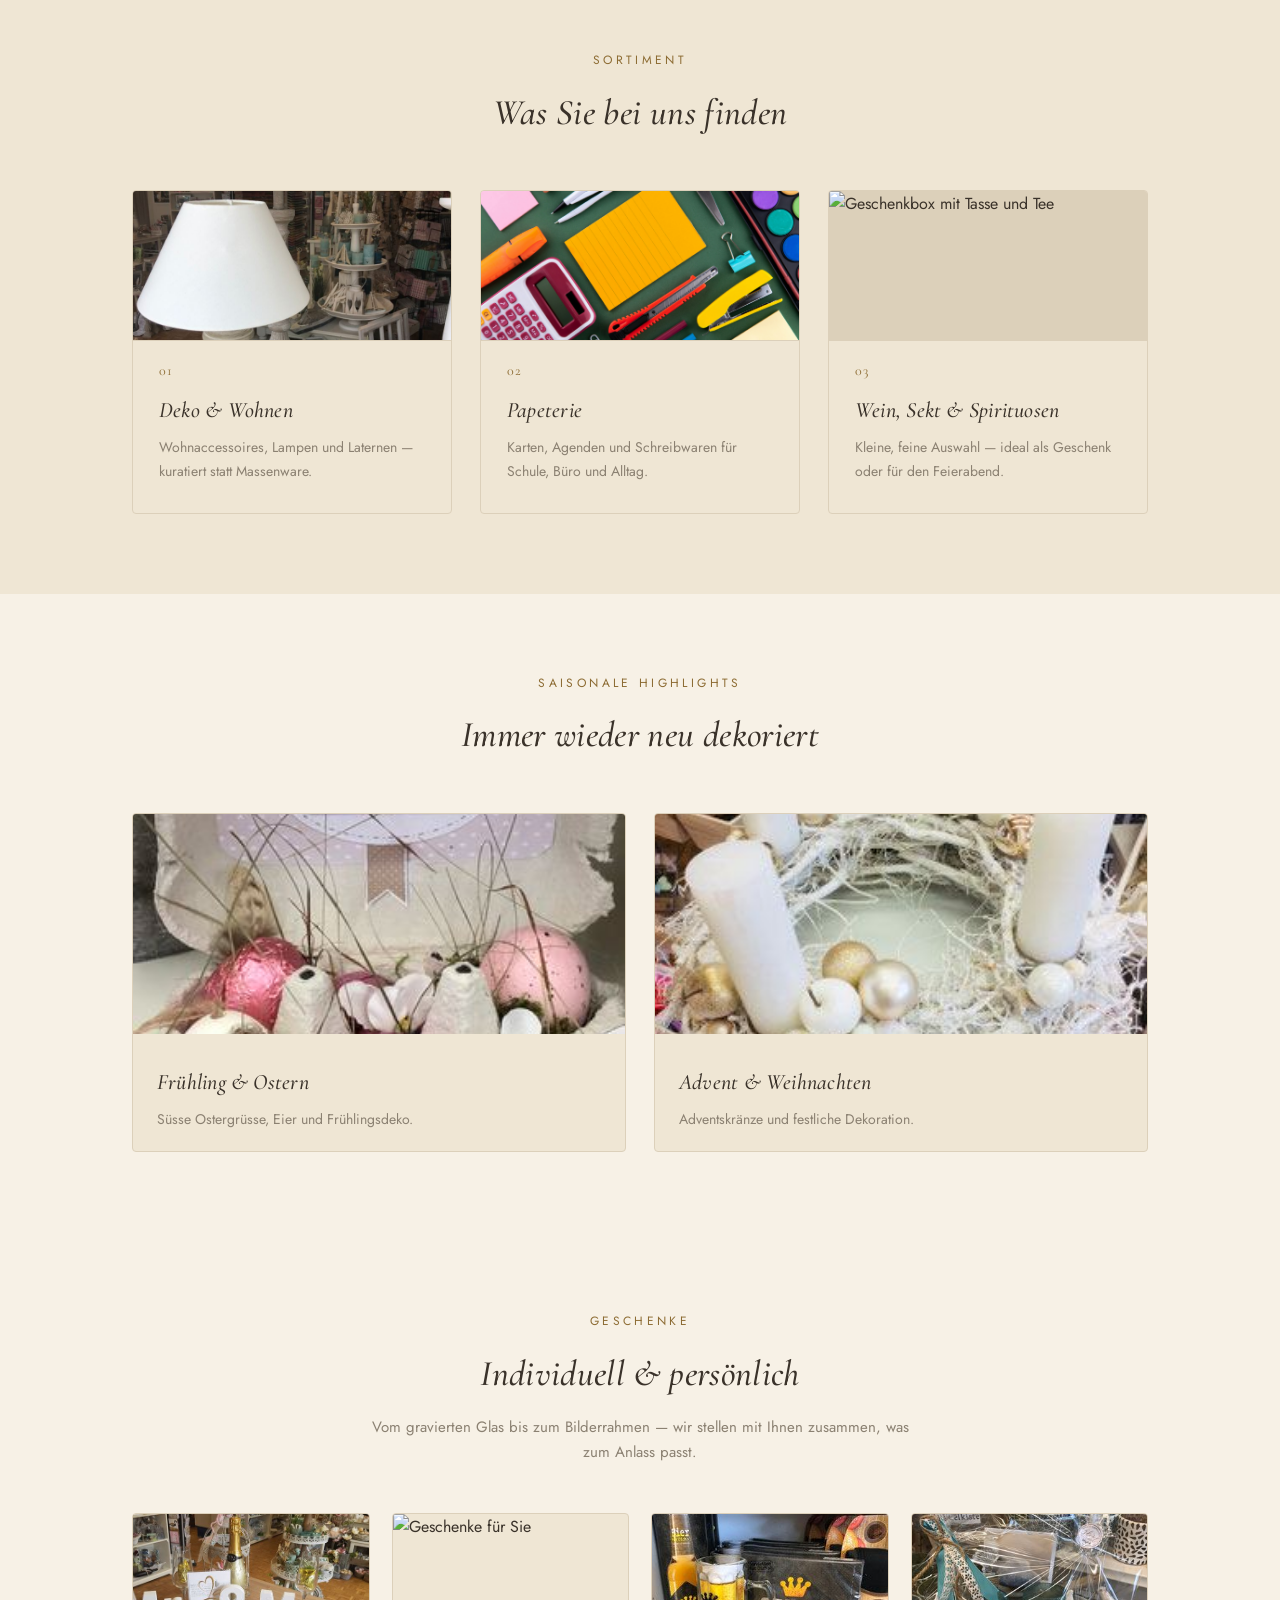
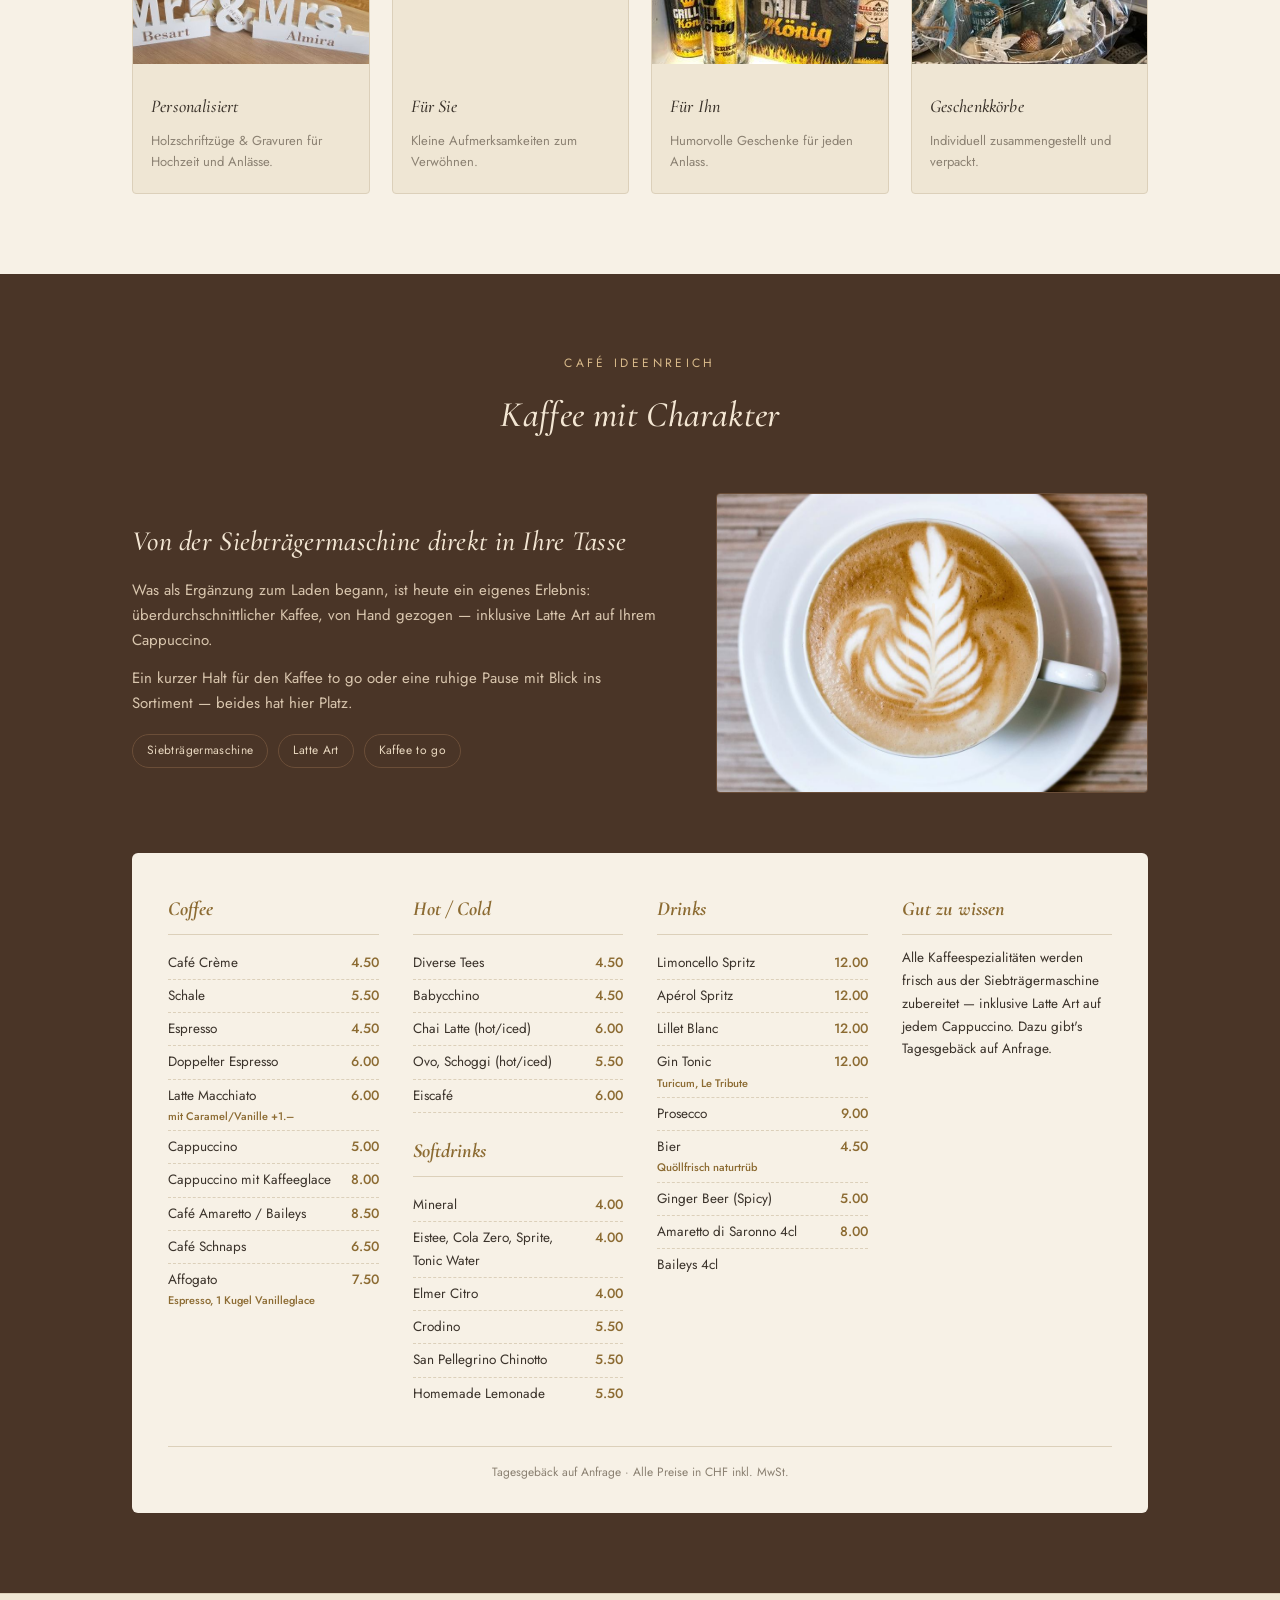
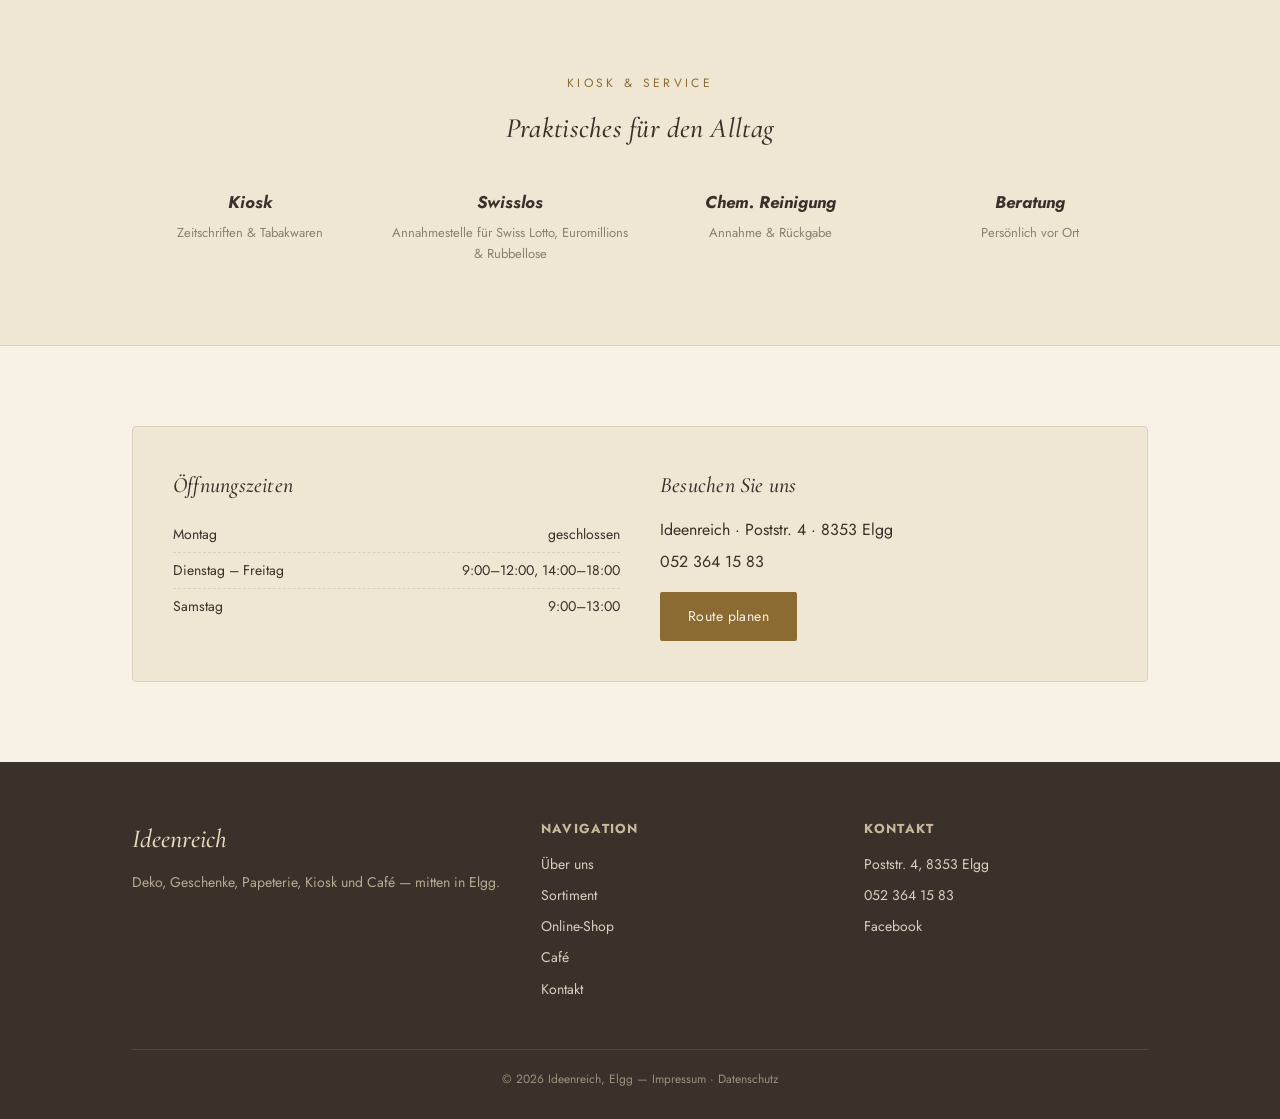
==== commit ff17fb38: "Update image source for gift card section" ====
--- a/index.html
+++ b/index.html
@@ -193,7 +193,7 @@
         </div>
       </div>
       <div class="card gift-card" style="padding:0;">
-        <div style="height:150px;"><img src="images/geschenkset-queen-of-the-day-c2eb0a8c.jpg" alt="Geschenkset Queen of the Day"></div>
+        <div style="height:150px;"><img src="tamara-malaniy-nxMg58QdBd4-unsplash.jpg" alt="Geschenke für Sie"></div>
         <div style="padding:18px 18px 20px;">
           <h3 style="font-size:18px;">Für Sie</h3>
           <p style="font-size:13px;">Kleine Aufmerksamkeiten zum Verwöhnen.</p>
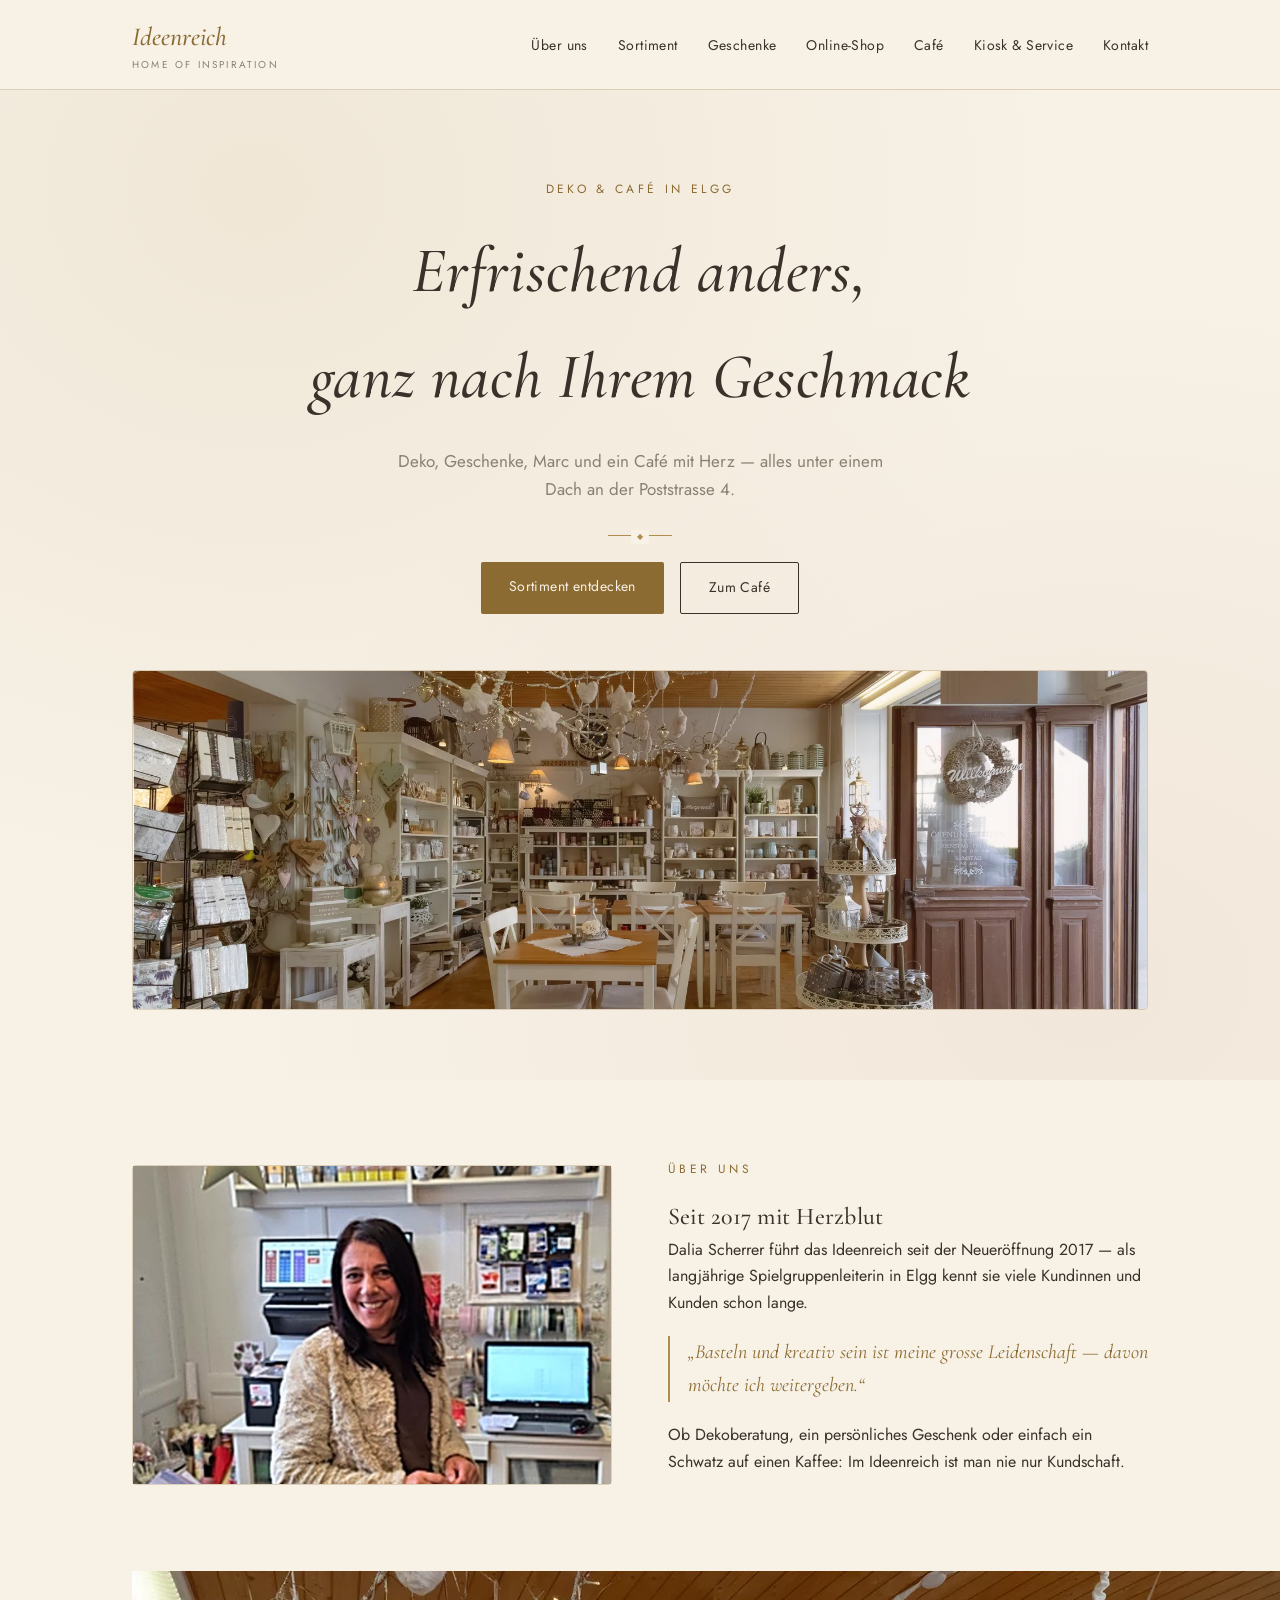
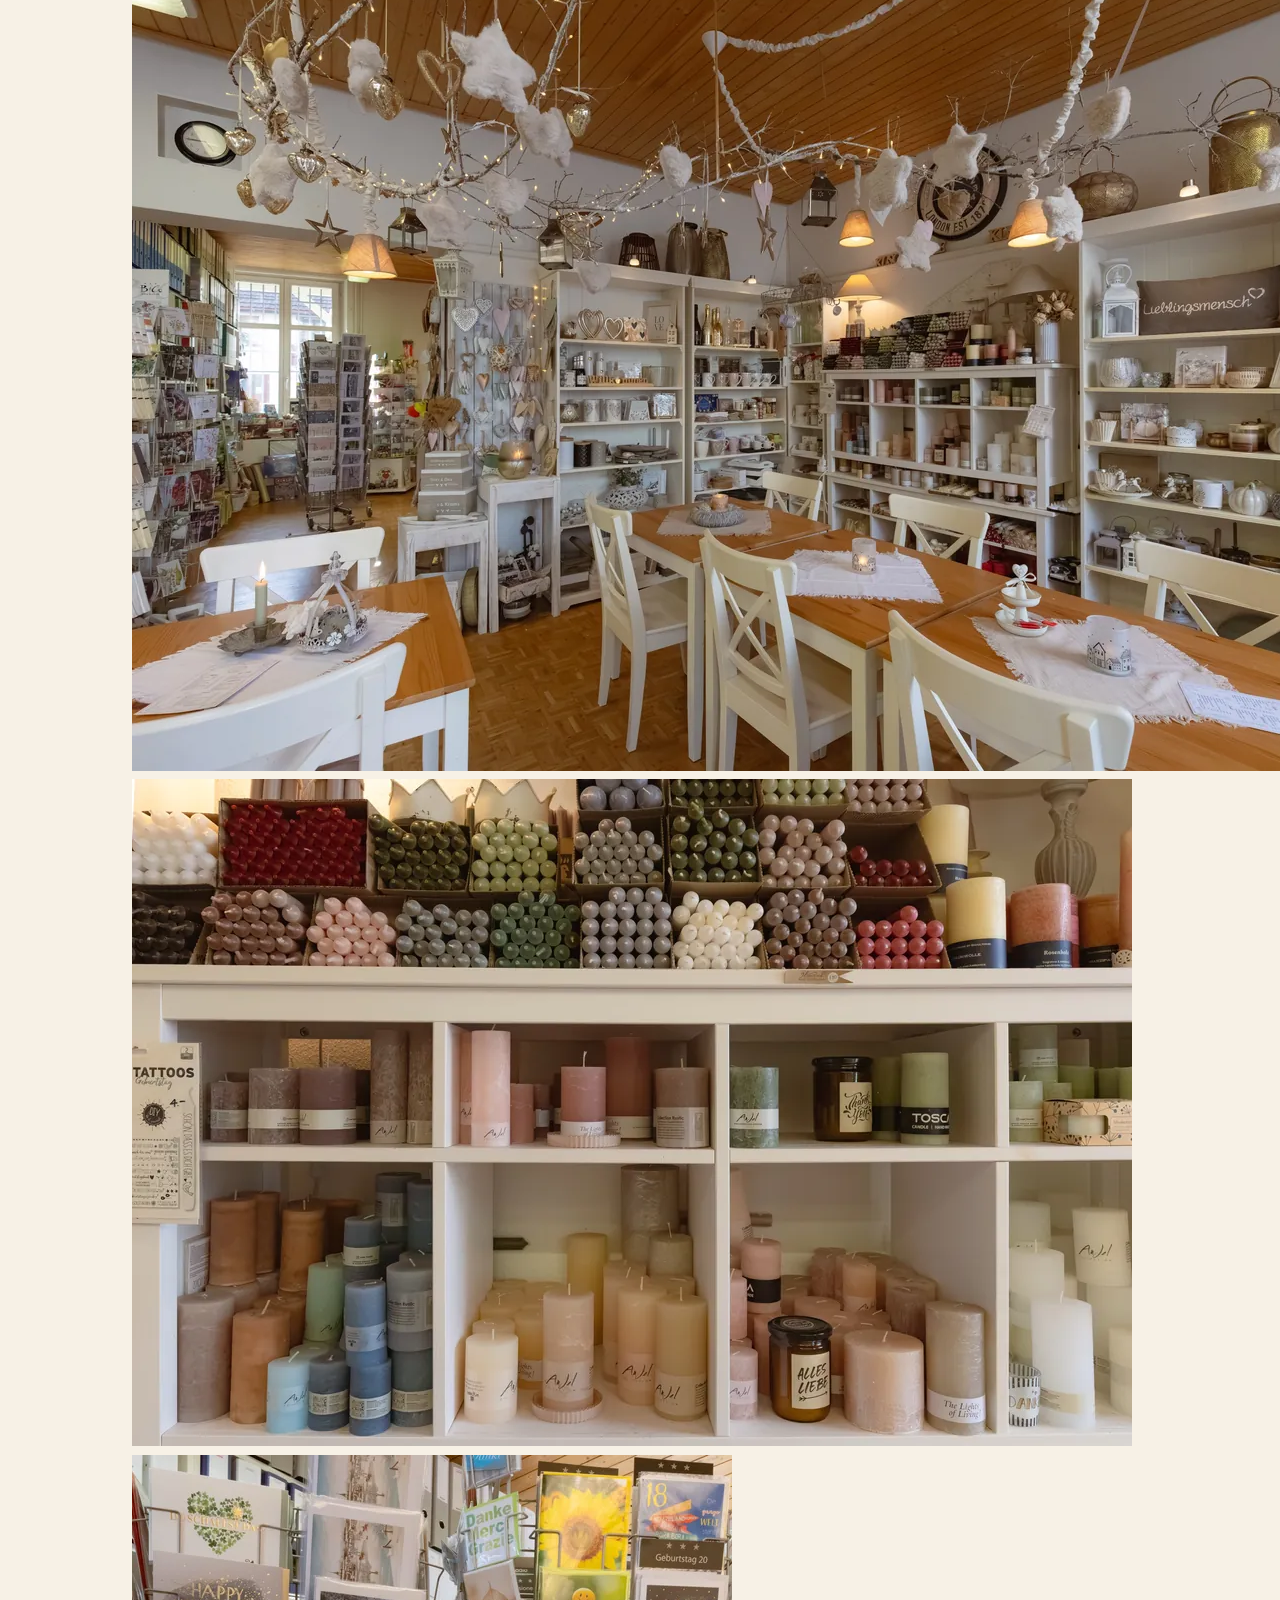
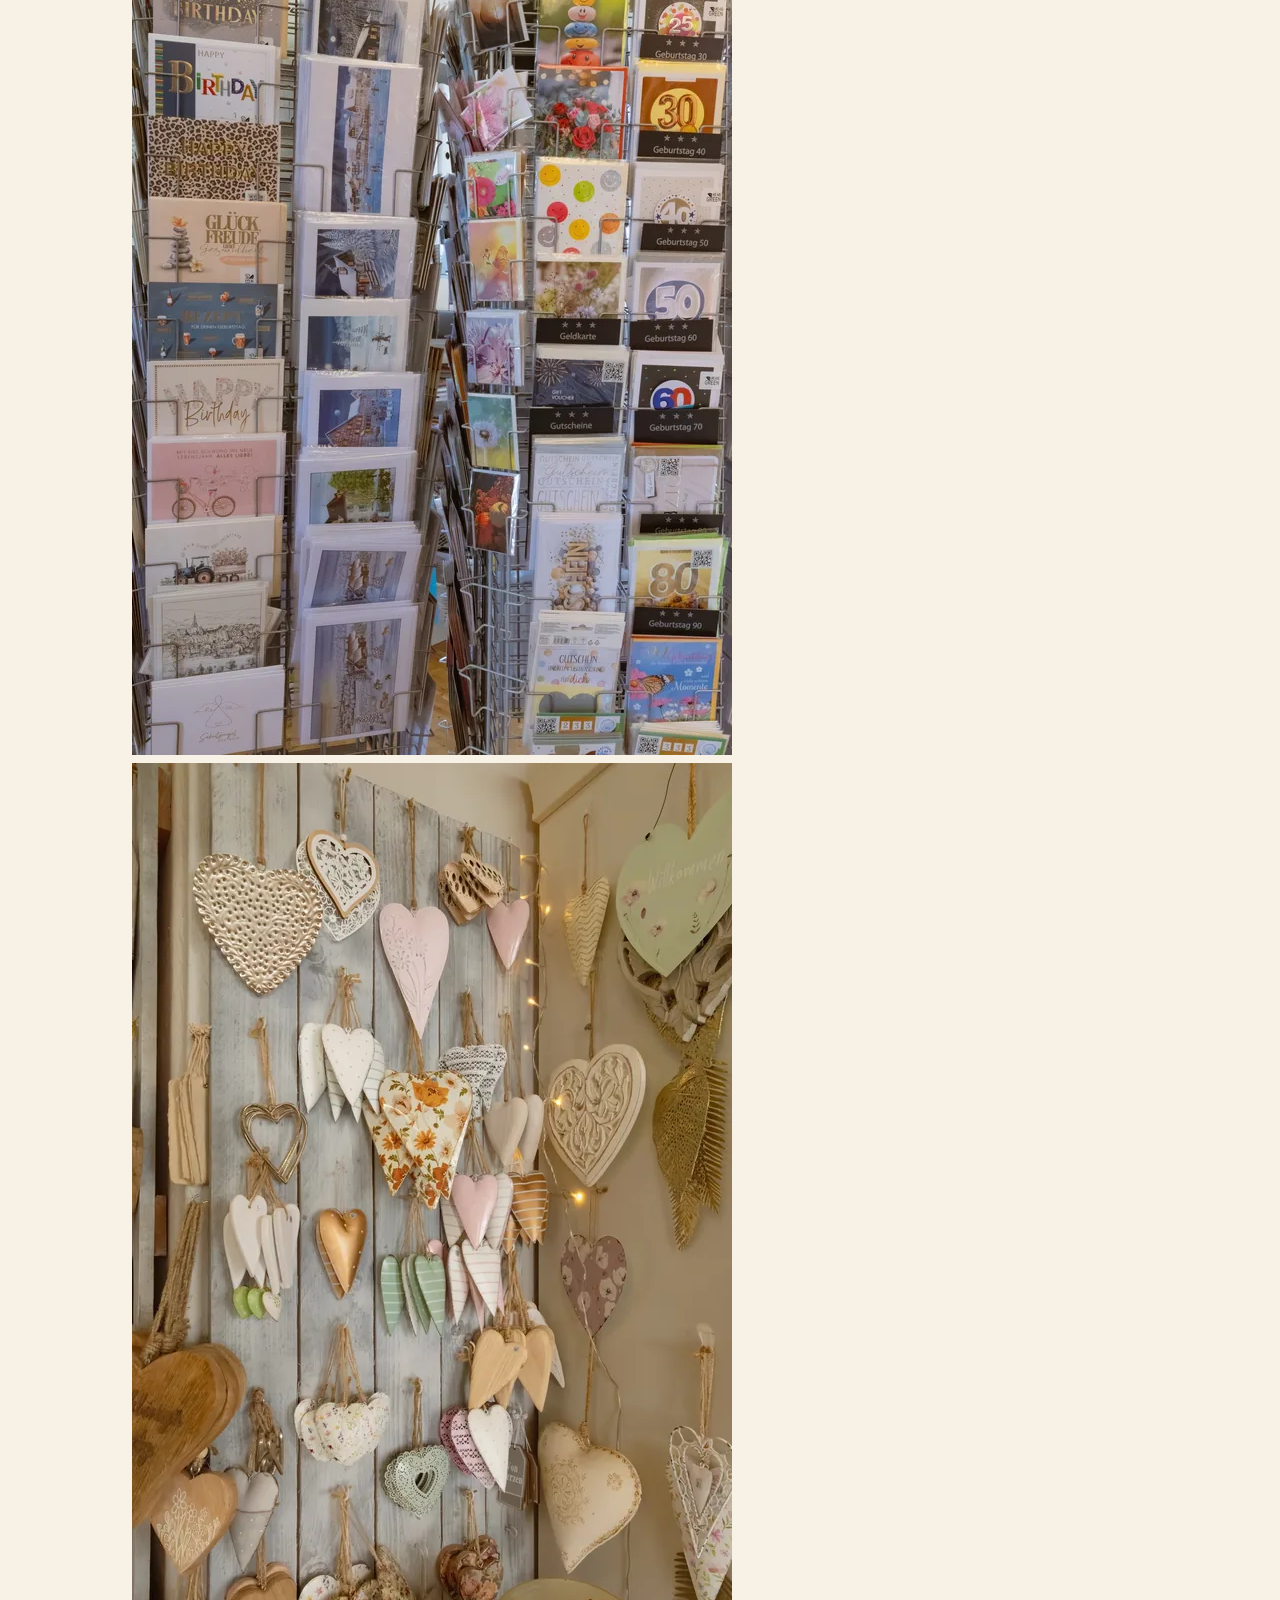
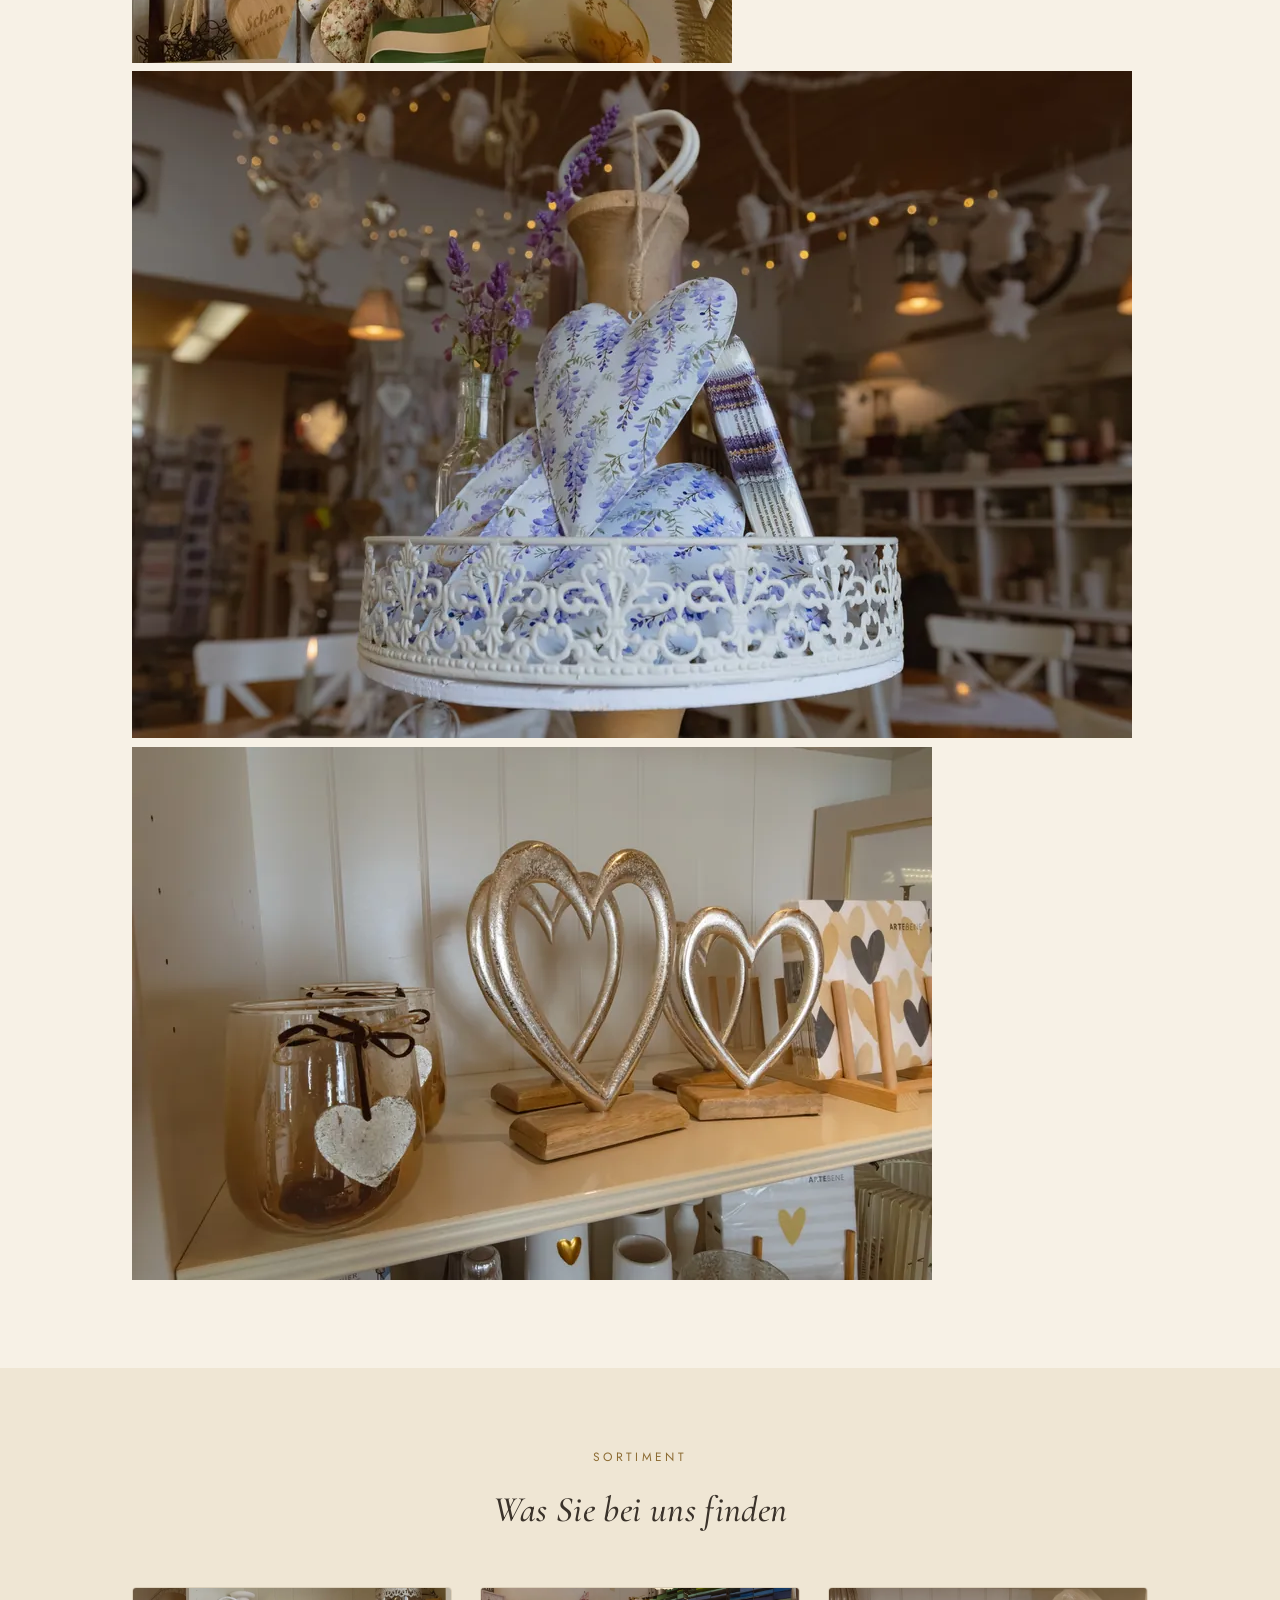
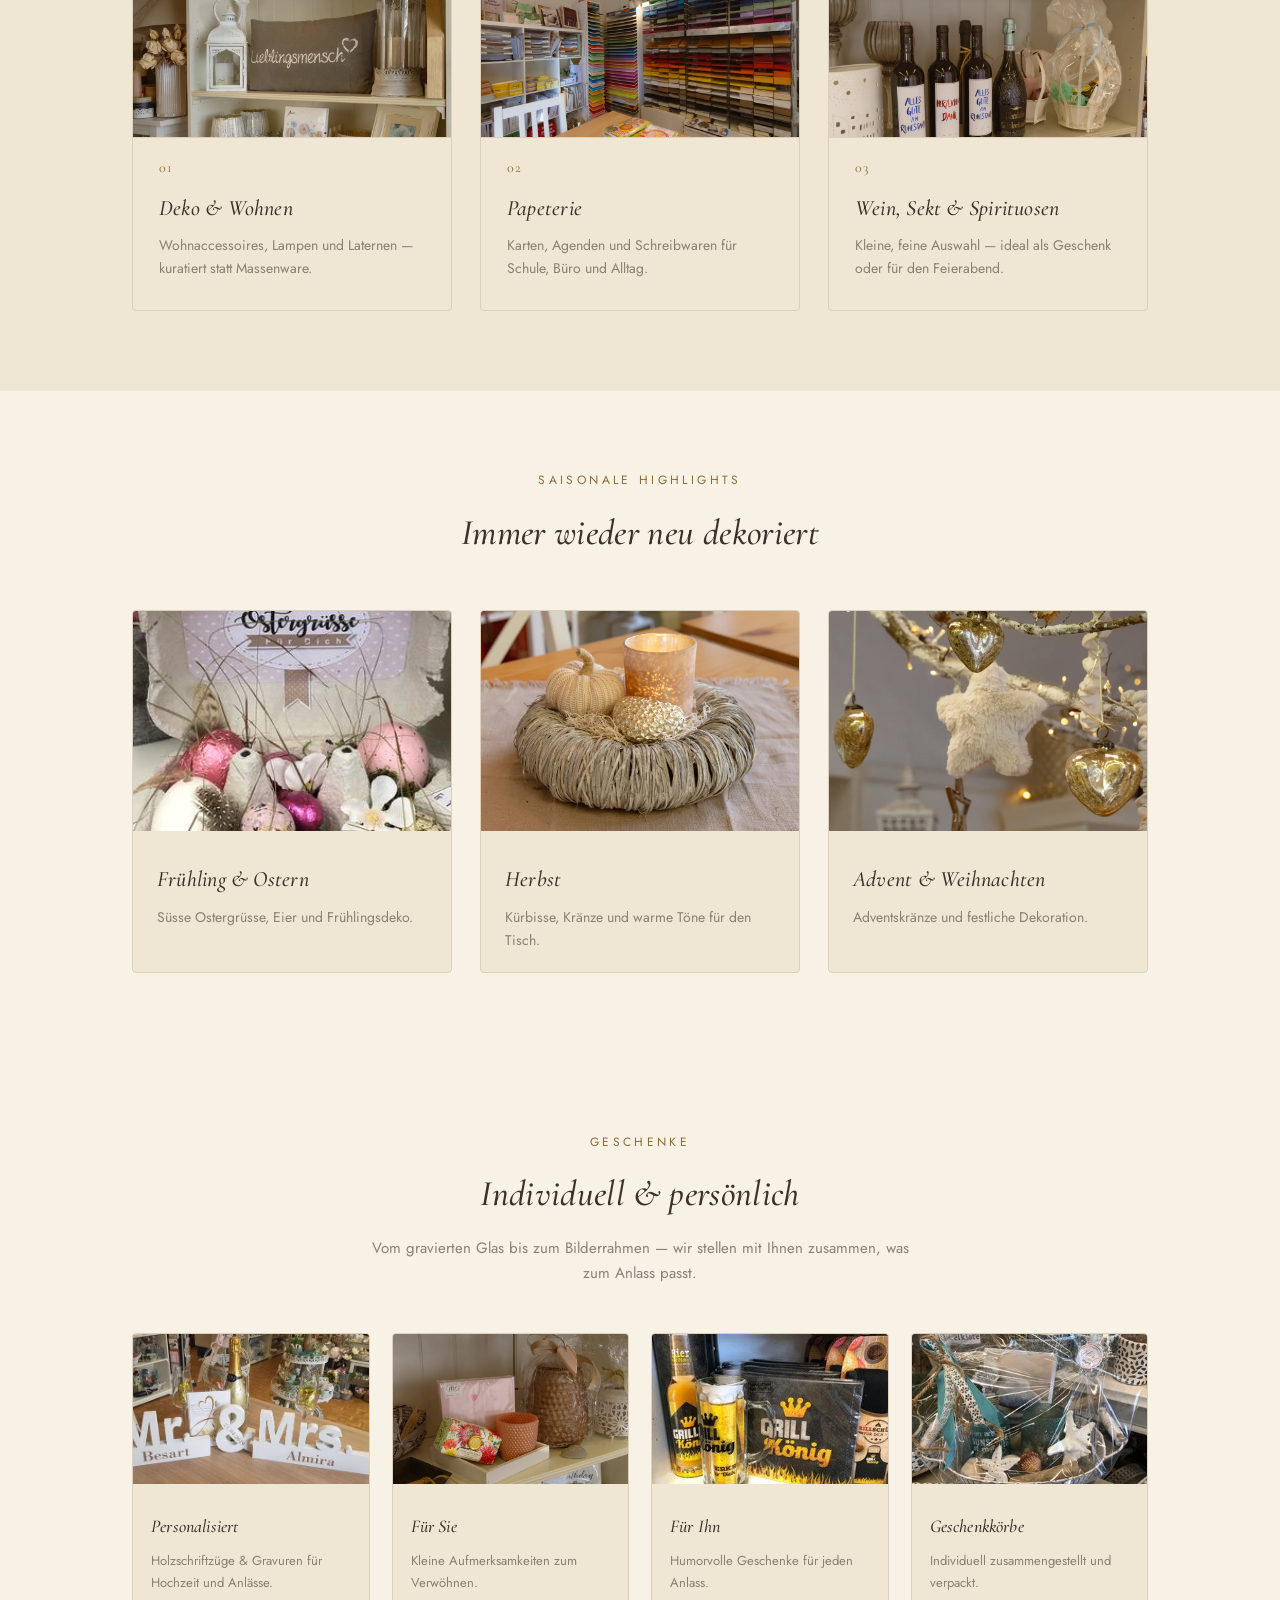
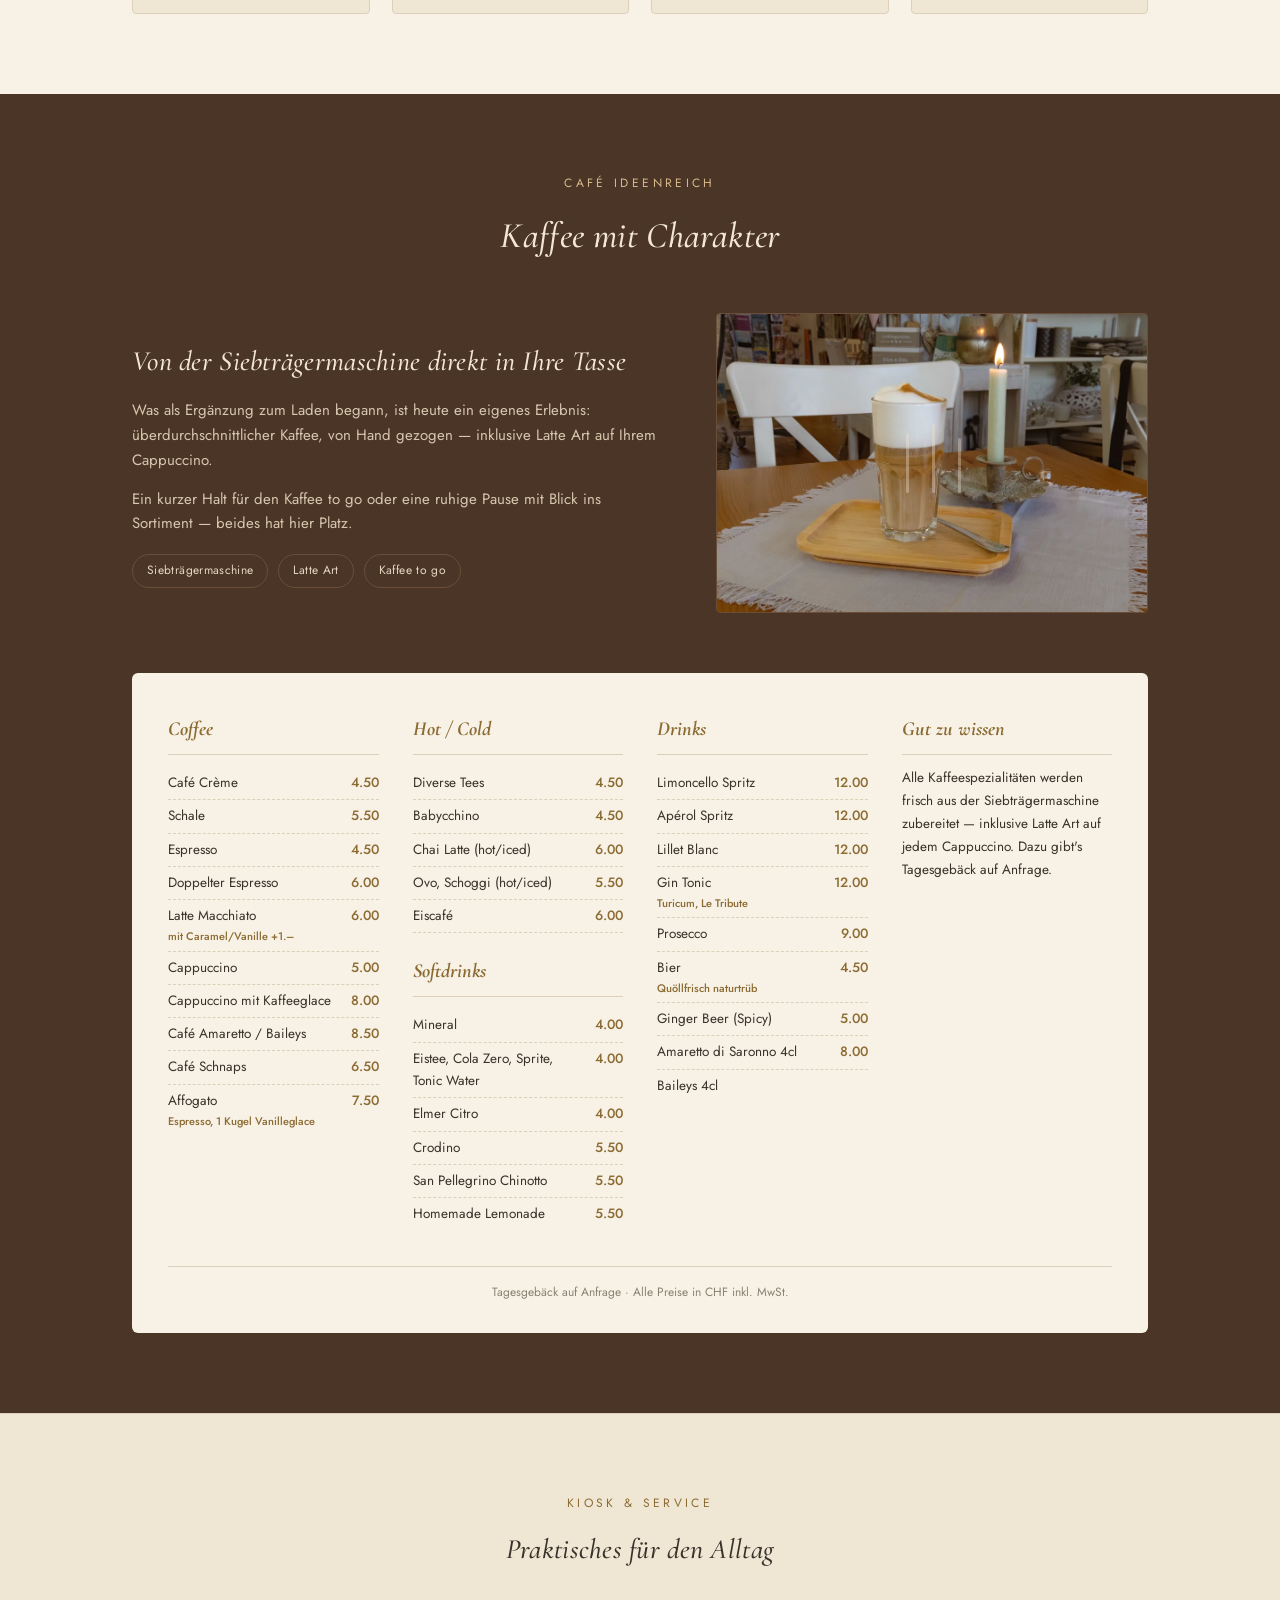
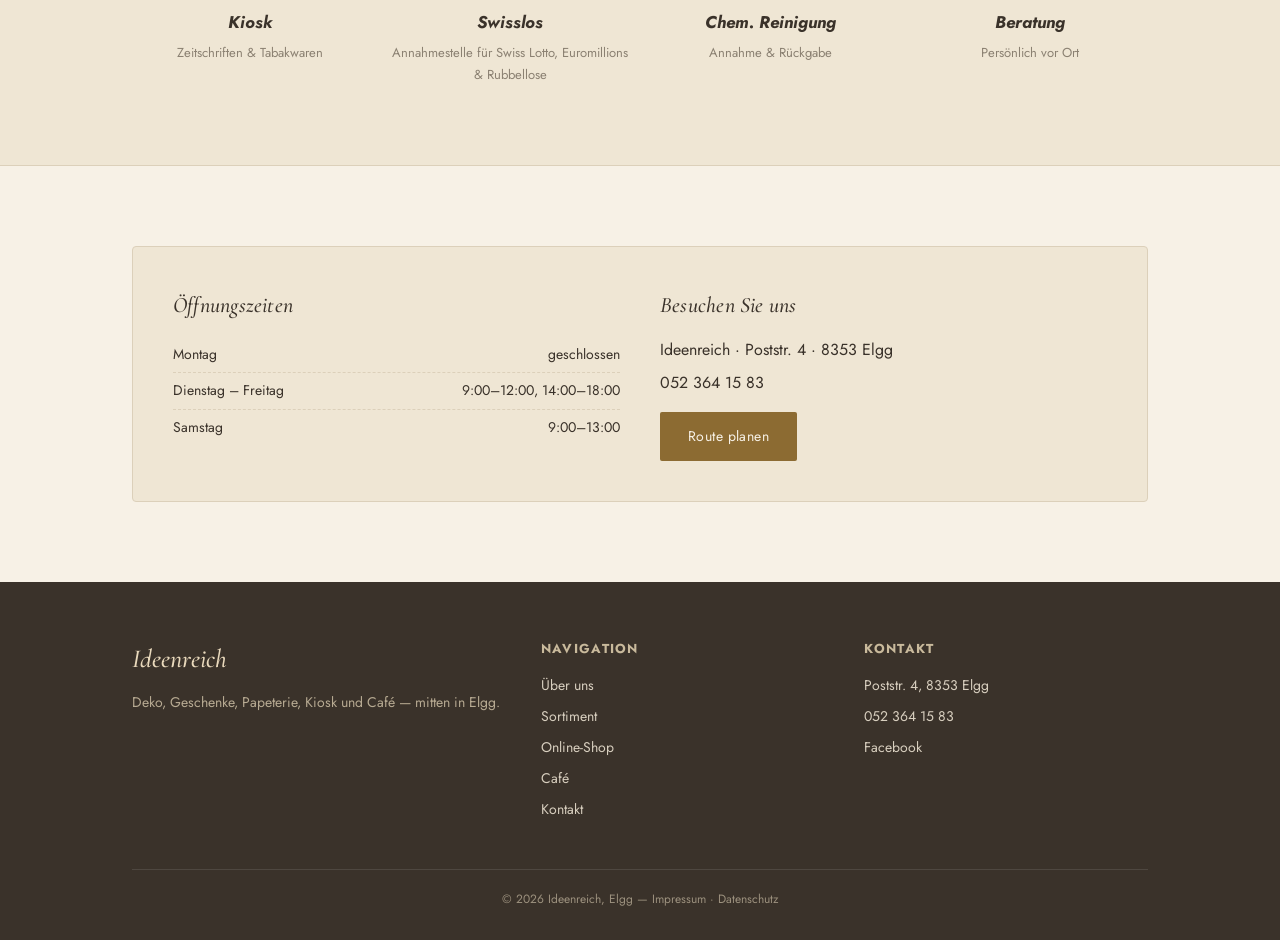
==== commit f07908d6: "Add files via upload" ====
--- a/index.html
+++ b/index.html
@@ -15,11 +15,16 @@
 <meta property="og:description" content="Deko, Geschenke, Papeterie und ein Café mit Herz — alles unter einem Dach an der Poststrasse 4 in Elgg.">
 <meta property="og:url" content="https://www.ideenreich-elgg.ch/">
 <meta property="og:locale" content="de_CH">
+<meta property="og:image" content="https://www.ideenreich-elgg.ch/images/og-image.jpg">
+<meta property="og:image:width" content="1200">
+<meta property="og:image:height" content="630">
 
 <!-- Twitter Card -->
 <meta name="twitter:card" content="summary_large_image">
 <meta name="twitter:title" content="Ideenreich – Deko, Geschenke &amp; Café in Elgg">
 <meta name="twitter:description" content="Deko, Geschenke, Papeterie und ein Café mit Herz — alles unter einem Dach an der Poststrasse 4 in Elgg.">
+
+<meta name="twitter:image" content="https://www.ideenreich-elgg.ch/images/og-image.jpg">
 
 <!-- LocalBusiness Strukturdaten für Google -->
 <script type="application/ld+json">
@@ -106,7 +111,7 @@
       <a class="btn btn-primary" href="#sortiment">Sortiment entdecken</a>
       <a class="btn btn-ghost" href="#cafe">Zum Café</a>
     </div>
-    <div class="photo-frame has-img"><img src="images/deko-und-sitzgelegenheiten-vor-dem-ideenreich-in-e-603dede7.jpg" alt="Deko und Sitzgelegenheiten vor dem Ideenreich in Elgg"></div>
+    <div class="photo-frame has-img"><img src="images/ladenansicht-ideenreich-elgg.webp" alt="Blick in den Laden Ideenreich in Elgg mit Café-Tischen, Regalen und Astdekoration an der Decke" width="1800" height="1200"></div>
   </div>
 </section>
 
@@ -123,6 +128,19 @@
   </div>
 </section>
 
+<section id="einblicke" style="padding-top:0;">
+  <div class="wrap">
+    <div class="gallery">
+      <figure><img src="images/cafe-tische-und-laden.webp" alt="Gedeckte Café-Tische zwischen den Regalen" loading="lazy"></figure>
+      <figure><img src="images/kerzen-sortiment.webp" alt="Kerzen in vielen Farben und Grössen" loading="lazy"></figure>
+      <figure><img src="images/glueckwunschkarten-sortiment.webp" alt="Ständer mit Glückwunschkarten" loading="lazy"></figure>
+      <figure><img src="images/herzenwand-deko.webp" alt="Holzwand mit Herzen in vielen Varianten" loading="lazy"></figure>
+      <figure><img src="images/deko-etagere-lavendel-herzen.webp" alt="Etagere mit Herzen im Lavendel-Muster" loading="lazy"></figure>
+      <figure><img src="images/deko-herzen-holzfuss.webp" alt="Silberne Herzen auf Holzfuss" loading="lazy"></figure>
+    </div>
+  </div>
+</section>
+
 <section id="sortiment" style="background:var(--cream-2);">
   <div class="wrap">
     <div class="section-head">
@@ -131,19 +149,19 @@
     </div>
     <div class="grid-3">
       <div class="card">
-        <div class="card-photo"><img src="images/wohnaccessoires-und-lampen-im-ideenreich-75652fe1.jpg" alt="Wohnaccessoires und Lampen im Ideenreich"></div>
+        <div class="card-photo"><img src="images/wohnaccessoires-laternen-kissen.webp" alt="Regal mit Laternen, Windlichtern und Kissen" loading="lazy"></div>
         <div class="num">01</div>
         <h3>Deko &amp; Wohnen</h3>
         <p>Wohnaccessoires, Lampen und Laternen — kuratiert statt Massenware.</p>
       </div>
       <div class="card">
-        <div class="card-photo"><img src="images/volodymyr-hryshchenko-7_bz84zOU7g-unsplash.jpg" alt="Farbiges Papeterie-Sortiment im Regal"></div>
+        <div class="card-photo"><img src="images/papeterie-papierwand.webp" alt="Wand mit farbigem Papier und Papeterie-Regalen im Ideenreich" loading="lazy"></div>
         <div class="num">02</div>
         <h3>Papeterie</h3>
         <p>Karten, Agenden und Schreibwaren für Schule, Büro und Alltag.</p>
       </div>
       <div class="card">
-        <div class="card-photo"><img src="wine-bottle-collection-rustic-winery-table-generated-by-ai" alt="Geschenkbox mit Tasse und Tee"></div>
+        <div class="card-photo"><img src="images/wein-sekt-geschenkflaschen.webp" alt="Wein- und Sektflaschen mit Geschenketiketten im Regal" loading="lazy"></div>
         <div class="num">03</div>
         <h3>Wein, Sekt &amp; Spirituosen</h3>
         <p>Kleine, feine Auswahl — ideal als Geschenk oder für den Feierabend.</p>
@@ -158,7 +176,7 @@
       <div class="eyebrow">Saisonale Highlights</div>
       <h2>Immer wieder neu dekoriert</h2>
     </div>
-    <div class="grid-2">
+    <div class="grid-3">
       <div class="card seasonal-card" style="padding:0;">
         <div style="height:220px;"><img src="images/osterdekoration-im-ideenreich-a81bbfbd.jpg" alt="Osterdekoration im Ideenreich"></div>
         <div style="padding:20px 24px;">
@@ -167,7 +185,14 @@
         </div>
       </div>
       <div class="card seasonal-card" style="padding:0;">
-        <div style="height:220px;"><img src="images/weihnachtsdekoration-im-ideenreich-148bb849.jpg" alt="Weihnachtsdekoration im Ideenreich"></div>
+        <div style="height:220px;"><img src="images/herbstdeko-kranz-kuerbis.webp" alt="Herbstkranz mit Kürbis und Windlicht" loading="lazy"></div>
+        <div style="padding:20px 24px;">
+          <h3>Herbst</h3>
+          <p>Kürbisse, Kränze und warme Töne für den Tisch.</p>
+        </div>
+      </div>
+      <div class="card seasonal-card" style="padding:0;">
+        <div style="height:220px;"><img src="images/adventsdekoration-goldherzen-stern.webp" alt="Goldene Glasherzen und Plüschstern an beleuchteten Ästen" loading="lazy"></div>
         <div style="padding:20px 24px;">
           <h3>Advent &amp; Weihnachten</h3>
           <p>Adventskränze und festliche Dekoration.</p>
@@ -193,7 +218,7 @@
         </div>
       </div>
       <div class="card gift-card" style="padding:0;">
-        <div style="height:150px;"><img src="tamara-malaniy-nxMg58QdBd4-unsplash.jpg" alt="Geschenke für Sie"></div>
+        <div style="height:150px;"><img src="images/geschenkideen-seife-windlicht.webp" alt="Geschenkideen mit Seife, Servietten und Windlicht" loading="lazy"></div>
         <div style="padding:18px 18px 20px;">
           <h3 style="font-size:18px;">Für Sie</h3>
           <p style="font-size:13px;">Kleine Aufmerksamkeiten zum Verwöhnen.</p>
@@ -236,7 +261,7 @@
         </div>
       </div>
       <div class="steam-frame">
-        <img src="images/cappuccino-mit-latte-art-im-ideenreich-96704be3.jpg" alt="Cappuccino mit Latte Art im Ideenreich" style="position:absolute; inset:0; width:100%; height:100%; object-fit:cover; z-index:1;">
+        <img src="images/latte-macchiato-im-cafe.webp" alt="Latte Macchiato auf einem Holztablett im Café Ideenreich" loading="lazy" style="position:absolute; inset:0; width:100%; height:100%; object-fit:cover; z-index:1;">
         <span class="steam s1" style="z-index:2;"></span>
         <span class="steam s2" style="z-index:2;"></span>
         <span class="steam s3" style="z-index:2;"></span>
